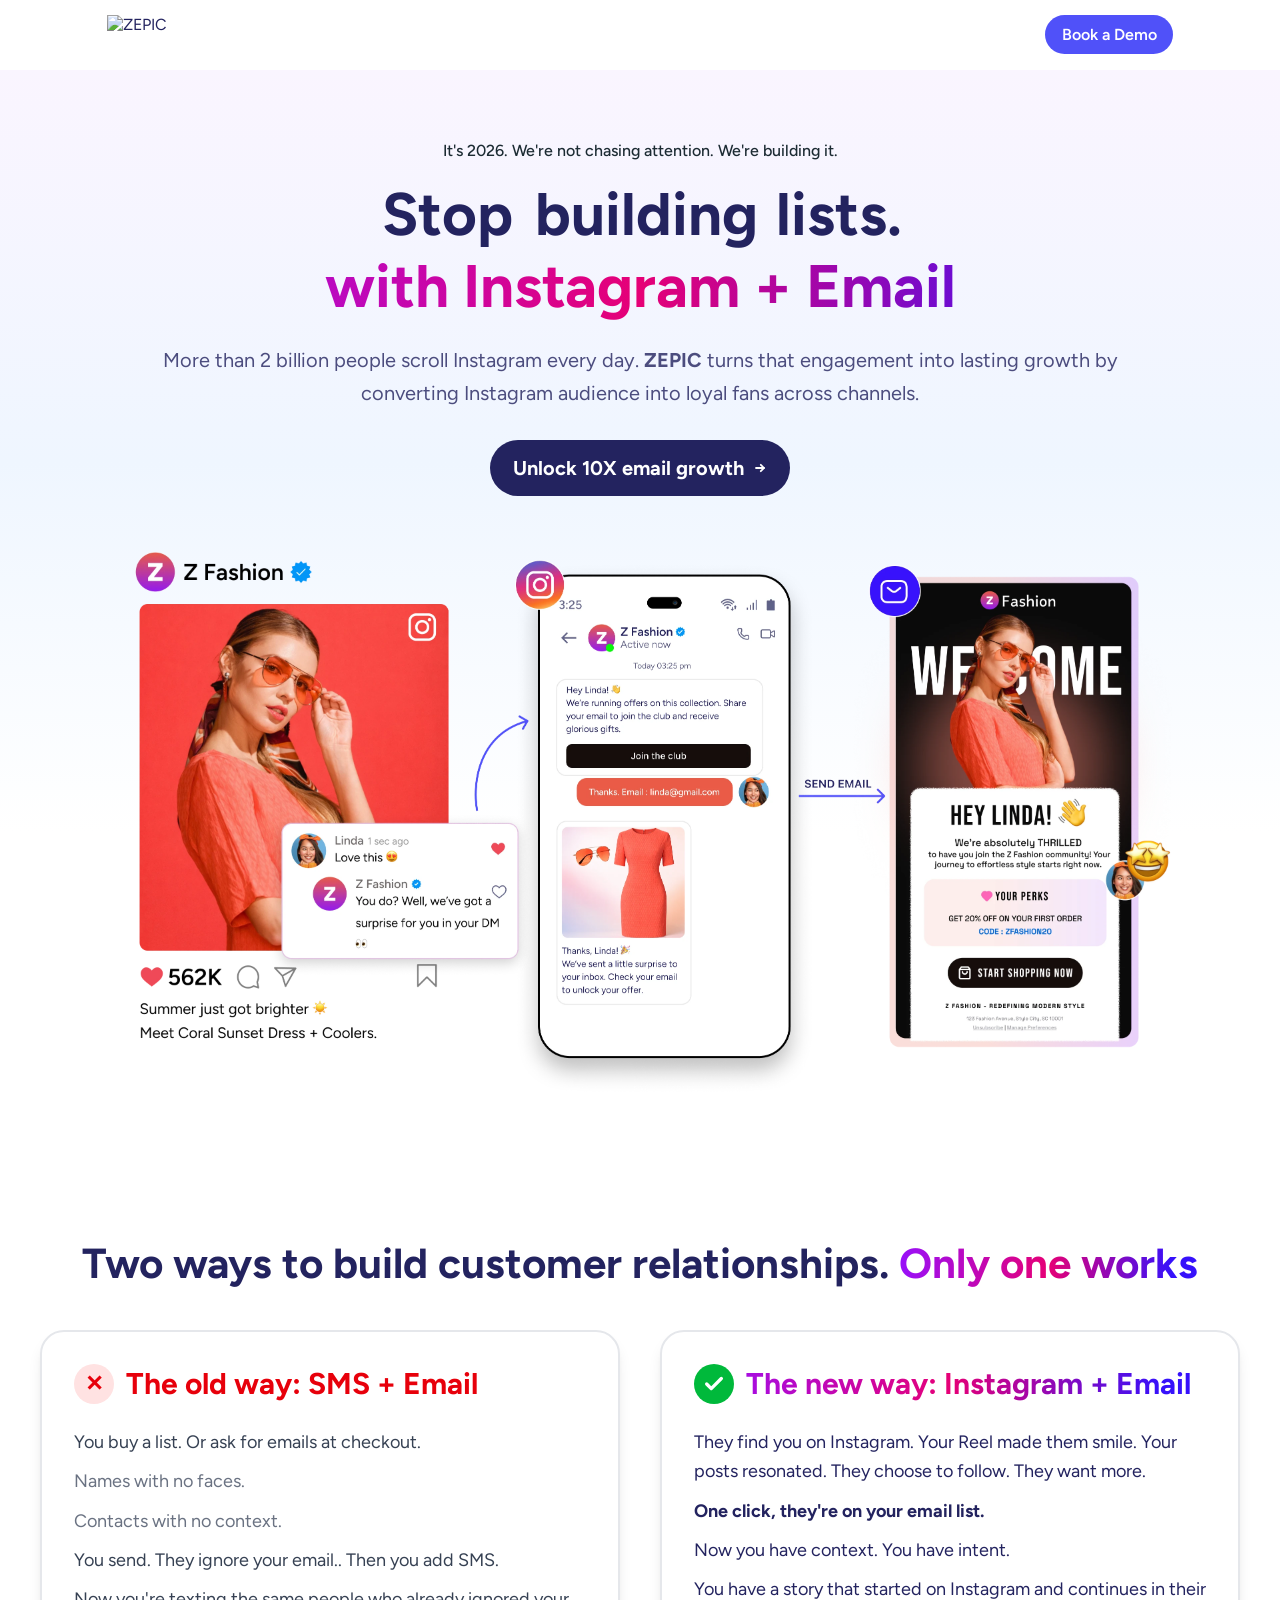
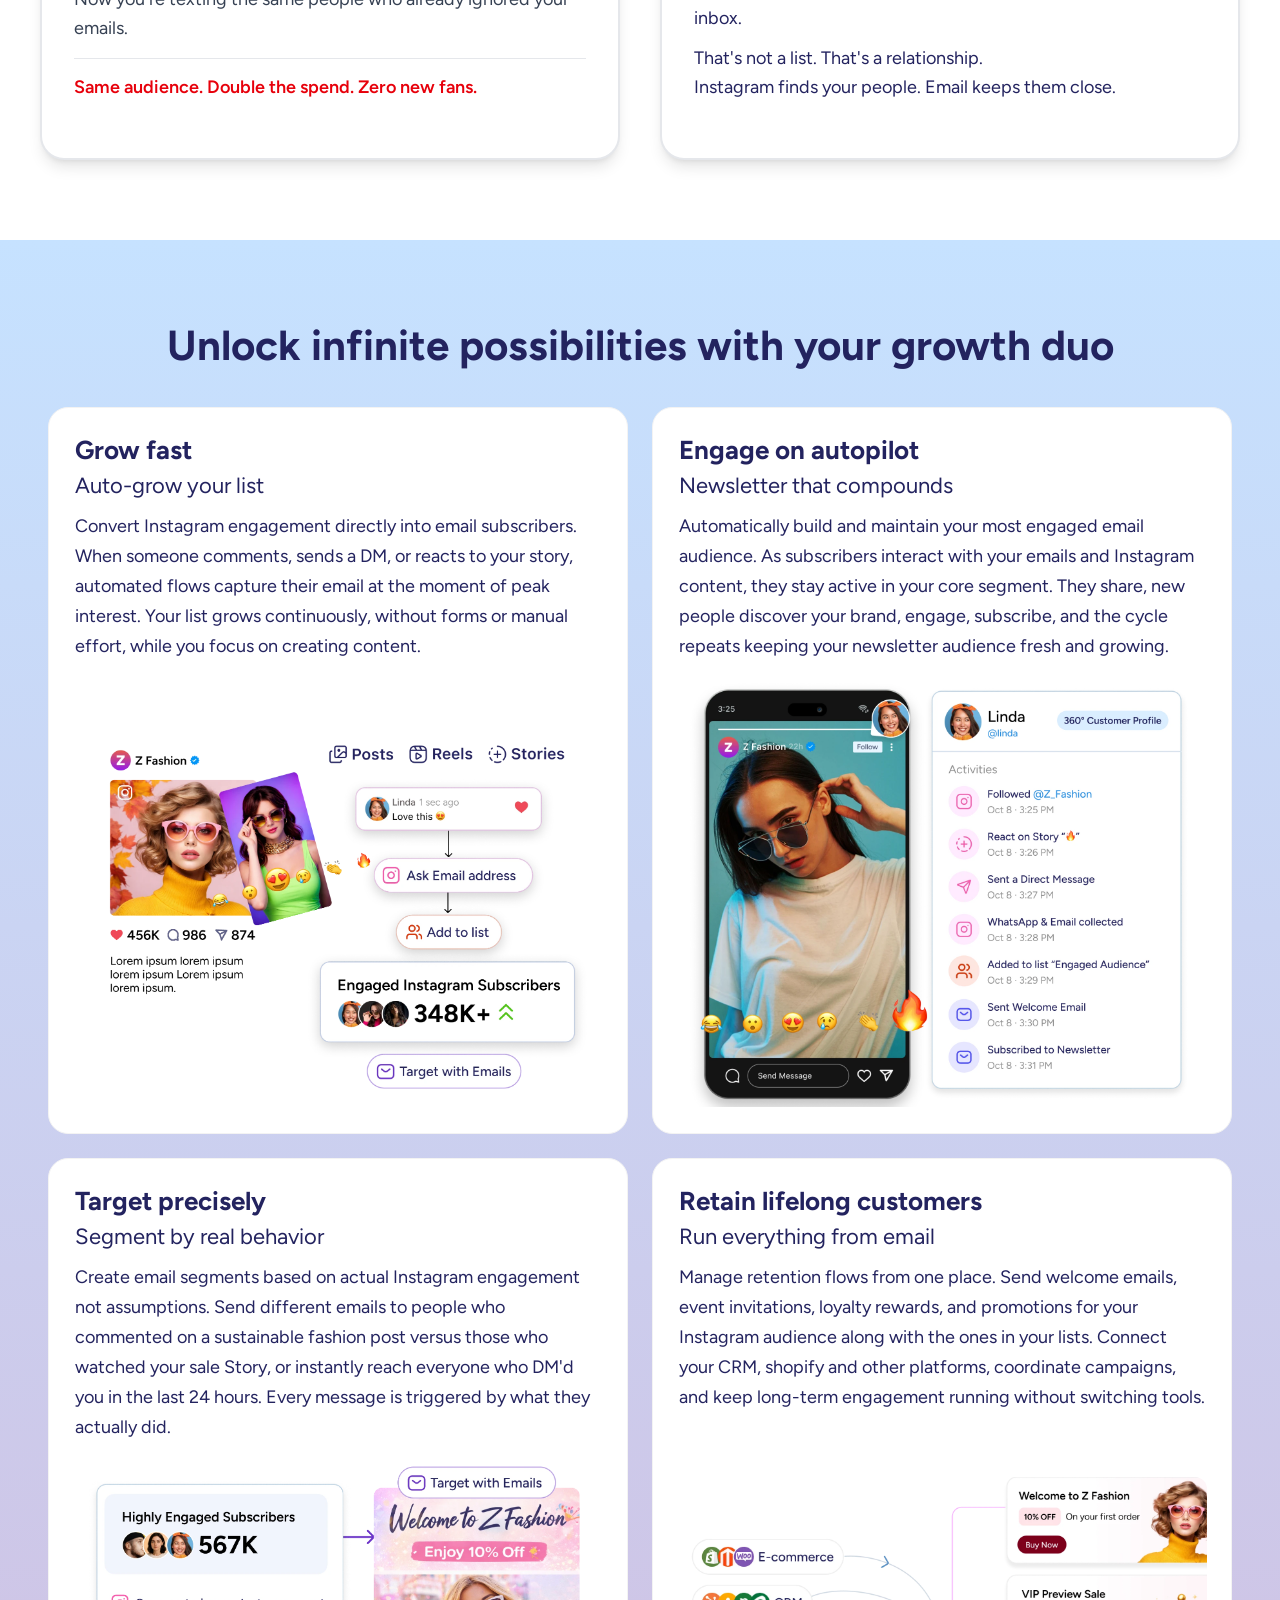
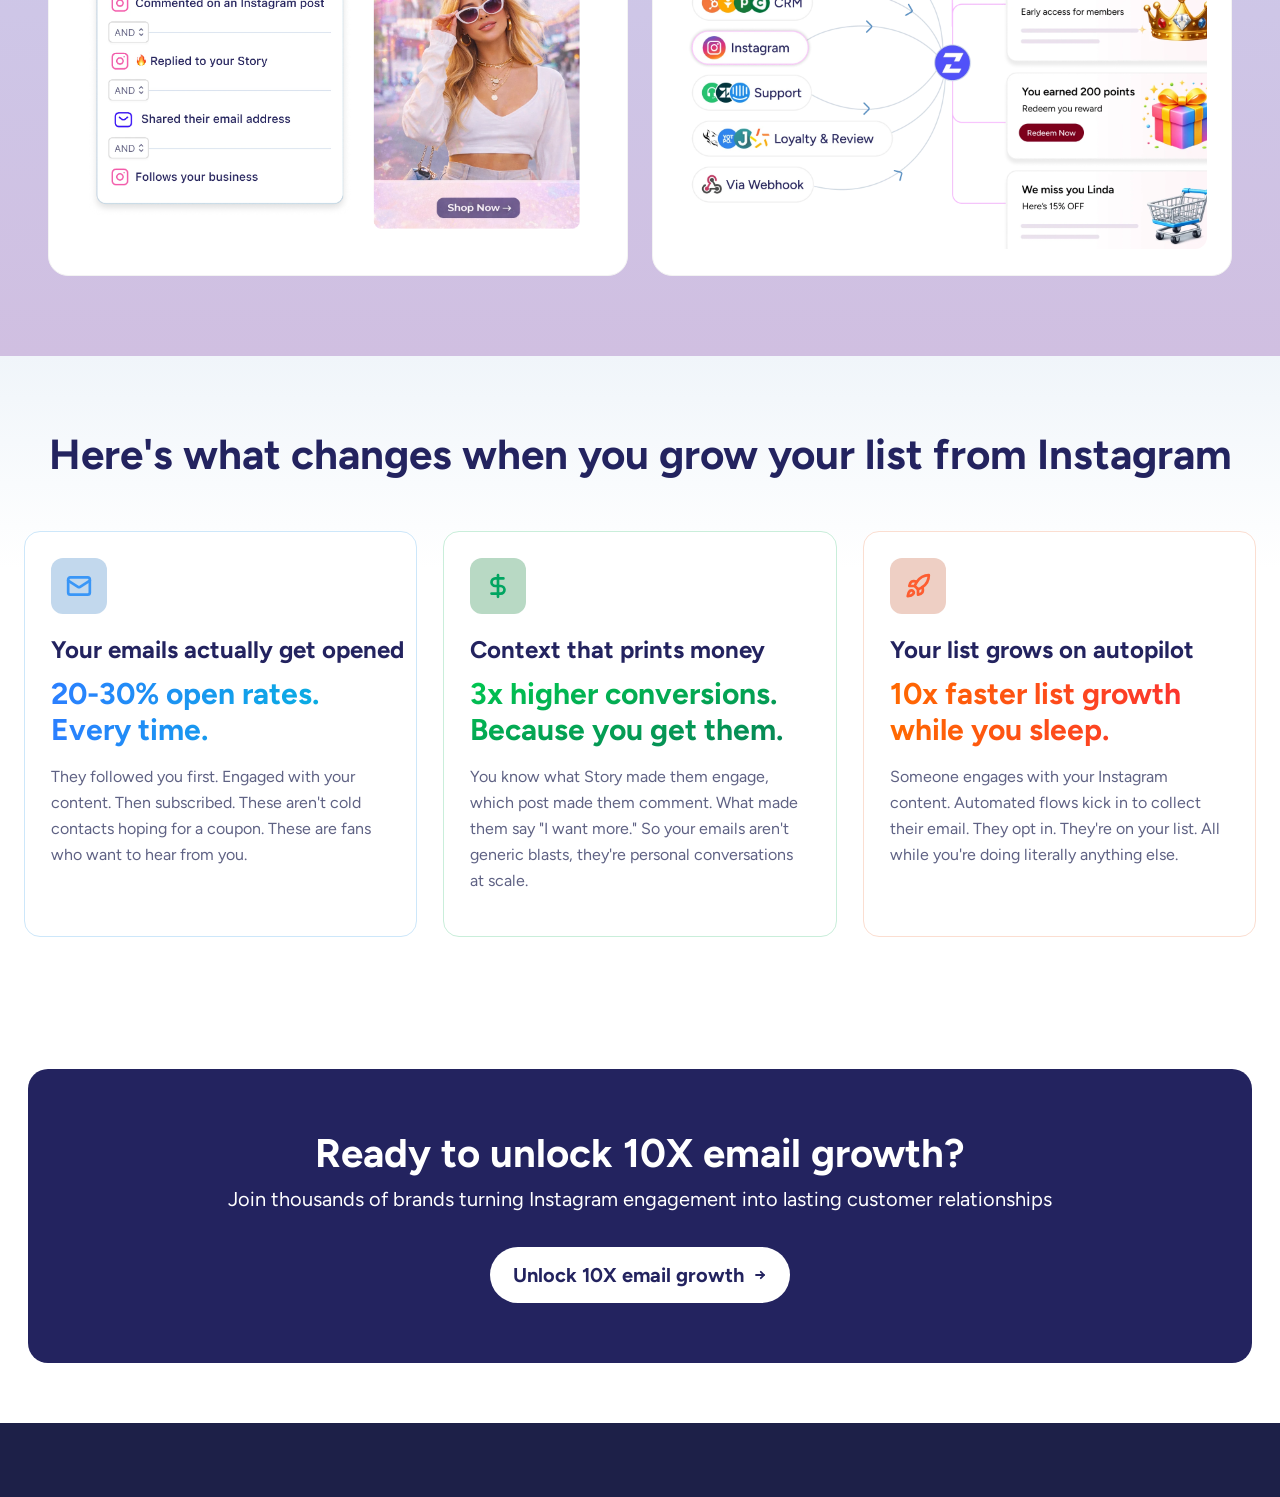
==== index.html @ e09a42d9 "first commit" ====
<!doctype html>
<html lang="en">
  <head>
    <meta charset="UTF-8" />
    <meta name="viewport" content="width=device-width, initial-scale=1.0" />
    <title>Campaigns - Instagram + Email</title>
    <link rel="preconnect" href="https://fonts.googleapis.com" />
    <link rel="preconnect" href="https://fonts.gstatic.com" crossorigin />
    <link
      href="https://fonts.googleapis.com/css2?family=Figtree:wght@400;500;600;700;800&display=swap"
      rel="stylesheet"
    />
    <link rel="stylesheet" href="styles.css" />
  </head>
  <body>
    <div class="page" data-node-id="2:3949">
      <header class="site-header" data-node-id="2:3993">
        <div class="header-inner" data-node-id="50:360">
          <div class="logo" data-node-id="50:359" aria-label="ZEPIC Logo">
            <img
              src="https://www.figma.com/api/mcp/asset/d8aff599-9481-4d89-8798-c333249b2509"
              alt="ZEPIC"
              class="logo-image"
            />
          </div>
          <a class="btn btn-demo" href="https://www.zepic.com/book-a-demo" data-node-id="2:4042">Book a Demo</a>
        </div>
      </header>

      <main>
        <section class="hero-bg" data-node-id="2:5718">
          <div class="hero" data-node-id="50:381">
            <p class="eyebrow" data-node-id="2:3964">It's 2026. We're not chasing attention. We're building it.</p>
            <h1 class="hero-title" data-node-id="50:361">
              <span class="hero-title-line hero-title-animated" data-node-id="2:3956" aria-label="Stop building lists. Start building fans">
                <span class="flip-word" data-words="Stop,Start" aria-hidden="true"></span>
                <span class="static-word">building</span>
                <span class="flip-word" data-words="lists.,fans" aria-hidden="true"></span>
              </span>
              <span class="hero-title-line gradient-text" data-node-id="2:5671">with Instagram + Email</span>
            </h1>
            <p class="hero-subtitle" data-node-id="2:5673">
              More than 2 billion people scroll Instagram every day. <strong>ZEPIC</strong> turns that engagement into lasting growth by
              converting Instagram audience into loyal fans across channels.
            </p>
            <a class="btn btn-primary" href="https://www.zepic.com/book-a-demo" data-node-id="2:5675">
              <span class="btn-label">Unlock 10X email growth</span>
              <span class="btn-arrow" aria-hidden="true">
                <svg viewBox="0 0 20 20" focusable="false" aria-hidden="true">
                  <path d="M5 10H15"></path>
                  <path d="M11 6L15 10L11 14"></path>
                </svg>
              </span>
            </a>

            <div class="hero-media" data-node-id="20:517" aria-label="Campaign visual composition">
              <div class="hero-composite" data-layer-name="Hero Composite">
                <img
                  src="images/hero_image_3x.webp"
                  alt="Hero campaign visual"
                  loading="eager"
                />
              </div>
            </div>
          </div>
        </section>

        <section class="comparison" data-node-id="50:380">
          <h2 data-node-id="2:5721">Two ways to build customer relationships. <span class="gradient-text">Only one works</span></h2>
          <div class="comparison-grid" data-node-id="3:5778">
            <article class="compare-card old-way" data-node-id="2:5725">
              <h3 data-node-id="2:5734"><span class="status-icon status-old" aria-hidden="true">✕</span>The old way: SMS + Email</h3>
              <p data-node-id="2:5737">You buy a list. Or ask for emails at checkout.</p>
              <p data-node-id="2:5739">Names with no faces.</p>
              <p data-node-id="2:5741">Contacts with no context.</p>
              <p data-node-id="2:5745">You send. They ignore your email.. Then you add SMS.</p>
              <p data-node-id="2:5747">Now you're texting the same people who already ignored your emails.</p>
              <p class="final-line" data-node-id="2:5749">Same audience. Double the spend. Zero new fans.</p>
            </article>

            <article class="compare-card new-way" data-node-id="2:5750">
              <h3 data-node-id="2:5759" class="gradient-text">
                <span class="status-icon status-new" aria-hidden="true">
                  <svg class="status-icon-svg" viewBox="0 0 24 24" focusable="false" aria-hidden="true">
                    <path d="M20 6L9 17L4 12" />
                  </svg>
                </span>
                The new way: Instagram + Email
              </h3>
              <p data-node-id="2:5762">They find you on Instagram. Your Reel made them smile. Your posts resonated. They choose to follow. They want more.</p>
              <p data-node-id="2:5764"><strong>One click, they're on your email list.</strong></p>
              <p data-node-id="2:5766">Now you have context. You have intent.</p>
              <p data-node-id="2:5768">You have a story that started on Instagram and continues in their inbox.</p>
              <p data-node-id="31:89">That's not a list. That's a relationship.<br />Instagram finds your people. Email keeps them close.</p>
            </article>
          </div>
        </section>

        <section class="growth-duo" data-node-id="51:353">
          <div class="growth-inner" data-node-id="50:540">
            <h2 data-node-id="5:5785">Unlock infinite possibilities with your growth duo</h2>

            <div class="bento-grid" data-node-id="50:539">
              <article class="bento-card" data-node-id="10:2045">
                <h3 data-node-id="11:2073">Grow fast</h3>
                <h4 data-node-id="36:92">Auto-grow your list</h4>
                <p data-node-id="11:2074">
                  Convert Instagram engagement directly into email subscribers. When someone comments, sends a DM, or reacts to your
                  story, automated flows capture their email at the moment of peak interest. Your list grows continuously, without forms
                  or manual effort, while you focus on creating content.
                </p>
                <div class="media-lg media-grow" data-layer-name="Grow_fast_ Image">
                  <img
                    src="images/grow_fast_image_3x.webp"
                    alt="Grow fast visual"
                    loading="eager"
                    onerror="this.onerror=null;this.src='https://www.figma.com/api/mcp/asset/c5fd2b84-475d-4464-96ce-f520b119d2a2';"
                  />
                </div>
              </article>

              <article class="bento-card" data-node-id="11:2084">
                <h3 data-node-id="50:504">Engage on autopilot</h3>
                <h4 data-node-id="50:505">Newsletter that compounds</h4>
                <p data-node-id="50:506">
                  Automatically build and maintain your most engaged email audience. As subscribers interact with your emails and
                  Instagram content, they stay active in your core segment. They share, new people discover your brand, engage,
                  subscribe, and the cycle repeats keeping your newsletter audience fresh and growing.
                </p>
                <div class="media-lg media-engage" data-layer-name="Engage_on_autopilot_Image">
                  <img
                    src="images/engage_on_autopilot_image_3x.webp"
                    alt="Engage on autopilot visual"
                    loading="eager"
                    onerror="this.onerror=null;this.src='https://www.figma.com/api/mcp/asset/75d94939-ca85-4c17-8946-f8e6eee1fe14';"
                  />
                </div>
              </article>

              <article class="bento-card" data-node-id="11:2063">
                <h3 data-node-id="37:96">Target precisely</h3>
                <h4 data-node-id="37:97">Segment by real behavior</h4>
                <p data-node-id="37:98">
                  Create email segments based on actual Instagram engagement not assumptions. Send different emails to people who
                  commented on a sustainable fashion post versus those who watched your sale Story, or instantly reach everyone who DM'd
                  you in the last 24 hours. Every message is triggered by what they actually did.
                </p>
                <div class="media-lg media-target" data-layer-name="Target_precisely_Image">
                  <img
                    src="images/target_precisely_image_3x.webp"
                    alt="Target precisely visual"
                    loading="eager"
                    onerror="this.onerror=null;this.src='https://www.figma.com/api/mcp/asset/b67d96ae-040d-40a9-b2b5-39f82d8588d3';"
                  />
                </div>
              </article>

              <article class="bento-card" data-node-id="11:2062">
                <h3 data-node-id="37:89">Retain lifelong customers</h3>
                <h4 data-node-id="37:90">Run everything from email</h4>
                <p data-node-id="37:91">
                  Manage retention flows from one place. Send welcome emails, event invitations, loyalty rewards, and promotions for your
                  Instagram audience along with the ones in your lists. Connect your CRM, shopify and other platforms, coordinate
                  campaigns, and keep long-term engagement running without switching tools.
                </p>
                <div class="media-lg media-retain" data-layer-name="Retain_lifelong_customers_Image">
                  <img
                    src="images/retain_lifelong_customers_image_3x.webp"
                    alt="Retain lifelong customers visual"
                    loading="eager"
                    onerror="this.onerror=null;this.src='https://www.figma.com/api/mcp/asset/fec6ee3a-7398-4c18-99a3-ce6a8ad3f62d';"
                  />
                </div>
              </article>
            </div>
          </div>
        </section>

        <section class="outcomes" data-node-id="51:307">
          <div class="outcomes-inner" data-node-id="51:308">
            <h2 data-node-id="51:309">Here's what changes when you grow your list from Instagram</h2>

            <div class="outcomes-grid" data-node-id="51:310">
              <article class="outcome-card card-blue" data-node-id="51:311">
                <div class="outcome-icon icon-blue" aria-hidden="true">
                  <svg class="outcome-icon-svg" xmlns="http://www.w3.org/2000/svg" viewBox="0 0 26 26" fill="none" focusable="false" aria-hidden="true">
                    <path d="M21.6667 4.33337H4.33341C3.1368 4.33337 2.16675 5.30342 2.16675 6.50004V19.5C2.16675 20.6967 3.1368 21.6667 4.33341 21.6667H21.6667C22.8634 21.6667 23.8334 20.6967 23.8334 19.5V6.50004C23.8334 5.30342 22.8634 4.33337 21.6667 4.33337Z" stroke="#3996F7" stroke-width="2.66667" stroke-linecap="round" stroke-linejoin="round"/>
                    <path d="M23.8334 7.58337L14.1159 13.7584C13.7815 13.9679 13.3948 14.0791 13.0001 14.0791C12.6054 14.0791 12.2187 13.9679 11.8842 13.7584L2.16675 7.58337" stroke="#3996F7" stroke-width="2.66667" stroke-linecap="round" stroke-linejoin="round"/>
                  </svg>
                </div>
                <h3 class="no-wrap-title" data-node-id="51:318">Your emails actually get opened</h3>
                <p class="kpi kpi-blue" data-node-id="51:320">20-30% open rates. Every time.</p>
                <p data-node-id="51:321">
                  They followed you first. Engaged with your content. Then subscribed. These aren't cold contacts hoping for a coupon.
                  These are fans who want to hear from you.
                </p>
              </article>

              <article class="outcome-card card-green" data-node-id="51:322">
                <div class="outcome-icon icon-green" aria-hidden="true">
                  <svg class="outcome-icon-svg" xmlns="http://www.w3.org/2000/svg" viewBox="0 0 26 26" fill="none" focusable="false" aria-hidden="true">
                    <path d="M13 2.16663V23.8333" stroke="#01A561" stroke-width="2.66667" stroke-linecap="round" stroke-linejoin="round"/>
                    <path d="M18.4167 5.41663H10.2917C9.28605 5.41663 8.32163 5.8161 7.61055 6.52718C6.89948 7.23826 6.5 8.20268 6.5 9.20829C6.5 10.2139 6.89948 11.1783 7.61055 11.8894C8.32163 12.6005 9.28605 13 10.2917 13H15.7083C16.7139 13 17.6784 13.3994 18.3894 14.1105C19.1005 14.8216 19.5 15.786 19.5 16.7916C19.5 17.7972 19.1005 18.7617 18.3894 19.4727C17.6784 20.1838 16.7139 20.5833 15.7083 20.5833H6.5" stroke="#01A561" stroke-width="2.66667" stroke-linecap="round" stroke-linejoin="round"/>
                  </svg>
                </div>
                <h3 data-node-id="51:329">Context that prints money</h3>
                <p class="kpi kpi-green" data-node-id="51:331">3x higher conversions. Because you get them.</p>
                <p data-node-id="51:332">
                  You know what Story made them engage, which post made them comment. What made them say "I want more." So your emails
                  aren't generic blasts, they're personal conversations at scale.
                </p>
              </article>

              <article class="outcome-card card-orange" data-node-id="51:333">
                <div class="outcome-icon icon-orange" aria-hidden="true">
                  <svg class="outcome-icon-svg" xmlns="http://www.w3.org/2000/svg" viewBox="0 0 26 26" fill="none" focusable="false" aria-hidden="true">
                    <path d="M4.87492 17.875C3.24992 19.24 2.70825 23.2916 2.70825 23.2916C2.70825 23.2916 6.75992 22.75 8.12492 21.125C8.89408 20.215 8.88325 18.8175 8.02742 17.9725C7.60633 17.5706 7.05165 17.3383 6.46983 17.3203C5.88801 17.3023 5.32003 17.4999 4.87492 17.875Z" stroke="#FD5D31" stroke-width="2.66667" stroke-linecap="round" stroke-linejoin="round"/>
                    <path d="M13 16.25L9.75 13C10.3265 11.5044 11.0524 10.0707 11.9167 8.72082C13.1789 6.70255 14.9366 5.04079 17.0224 3.89358C19.1082 2.74638 21.4529 2.15189 23.8333 2.16665C23.8333 5.11332 22.9883 10.2917 17.3333 14.0833C15.965 14.9486 14.5133 15.6745 13 16.25Z" stroke="#FD5D31" stroke-width="2.66667" stroke-linecap="round" stroke-linejoin="round"/>
                    <path d="M9.74992 12.9999H4.33325C4.33325 12.9999 4.92909 9.71744 6.49992 8.66661C8.25492 7.49661 11.9166 8.66661 11.9166 8.66661" stroke="#FD5D31" stroke-width="2.66667" stroke-linecap="round" stroke-linejoin="round"/>
                    <path d="M13 16.25V21.6667C13 21.6667 16.2825 21.0709 17.3333 19.5C18.5033 17.745 17.3333 14.0834 17.3333 14.0834" stroke="#FD5D31" stroke-width="2.66667" stroke-linecap="round" stroke-linejoin="round"/>
                  </svg>
                </div>
                <h3 data-node-id="51:342">Your list grows on autopilot</h3>
                <p class="kpi kpi-orange" data-node-id="51:344">10x faster list growth while you sleep.</p>
                <p data-node-id="51:345">
                  Someone engages with your Instagram content. Automated flows kick in to collect their email. They opt in. They're on your
                  list. All while you're doing literally anything else.
                </p>
              </article>
            </div>
          </div>
        </section>

        <section class="cta-wrapper">
          <div class="bottom-cta" data-node-id="6:6589">
            <h2 data-node-id="6:6611">Ready to unlock 10X email growth?</h2>
            <p data-node-id="6:6612">Join thousands of brands turning Instagram engagement into lasting customer relationships</p>
            <a class="btn btn-white" href="https://www.zepic.com/book-a-demo" data-node-id="6:6621">
              <span class="btn-label">Unlock 10X email growth</span>
              <span class="btn-arrow" aria-hidden="true">
                <svg viewBox="0 0 20 20" focusable="false" aria-hidden="true">
                  <path d="M5 10H15"></path>
                  <path d="M11 6L15 10L11 14"></path>
                </svg>
              </span>
            </a>
          </div>
        </section>
      </main>

      <footer class="site-footer" data-node-id="7:6646">
        <div class="visually-hidden">
          Privacy | Legal | All Rights Reserved by ZEPIC. Compliance badges and social links.
        </div>
      </footer>
    </div>

    <script src="script.js"></script>
  </body>
</html>
---- styles.css ----
:root {
  --font-main: "Figtree", sans-serif;
  --color-primary: #23235f;
  --color-secondary: #5f6187;
  --color-cta: #5051f9;
  --color-border: #e5e7eb;
  --color-bg: #ffffff;
  --hero-gradient: linear-gradient(222.51deg, #faf5ff 25.279%, #eff6ff 41.12%, #ffffff 49.041%);
  --accent-gradient: linear-gradient(90deg, #9810fa 0%, #e60076 50%, #3611fb 91.346%);
  --duo-gradient: linear-gradient(180deg, #c6e2ff 0%, #d0bfe1 100%);
  --outcome-gradient: linear-gradient(180deg, #f0f5fa 0%, #ffffff 32.614%);
  --shadow-card: 0 10px 15px -3px rgba(0, 0, 0, 0.1), 0 4px 6px -4px rgba(0, 0, 0, 0.1);
  --img-hero-left: url("https://www.figma.com/api/mcp/asset/9aef2fcf-eb3b-4d6d-b265-67f463e89672");
  --img-hero-phone: url("https://www.figma.com/api/mcp/asset/51e4739f-f56b-4be8-9e9a-6d1fcb24dcdf");
  --img-hero-right: url("https://www.figma.com/api/mcp/asset/3dc02f62-0757-4b58-897a-976bc03cc80c");
  --img-media-grow: url("https://www.figma.com/api/mcp/asset/c5fd2b84-475d-4464-96ce-f520b119d2a2");
  --img-media-engage: url("https://www.figma.com/api/mcp/asset/75d94939-ca85-4c17-8946-f8e6eee1fe14");
  --img-media-target: url("https://www.figma.com/api/mcp/asset/b67d96ae-040d-40a9-b2b5-39f82d8588d3");
  --img-media-retain: url("https://www.figma.com/api/mcp/asset/fec6ee3a-7398-4c18-99a3-ce6a8ad3f62d");
  --img-footer: url("https://www.figma.com/api/mcp/asset/c1a275b8-55f7-42f8-85ef-75048bb3e338");
}

* {
  box-sizing: border-box;
}

html,
body {
  margin: 0;
  padding: 0;
  font-family: var(--font-main);
  color: var(--color-primary);
  background: var(--color-bg);
}

body {
  overflow-x: hidden;
  padding-top: 70px;
}

.page {
  width: 100%;
}

.gradient-text {
  background: var(--accent-gradient);
  -webkit-background-clip: text;
  background-clip: text;
  color: transparent;
}

.site-header {
  position: fixed;
  top: 0;
  left: 0;
  right: 0;
  z-index: 1200;
  height: 70px;
  background: rgba(255, 255, 255, 0.8);
  backdrop-filter: saturate(160%) blur(14px);
  -webkit-backdrop-filter: saturate(160%) blur(14px);
  display: flex;
  align-items: center;
  justify-content: center;
  border-bottom: 1px solid rgba(255, 255, 255, 0.45);
  transform: translateY(0);
  opacity: 1;
  transition: transform 0.32s cubic-bezier(0.22, 1, 0.36, 1), opacity 0.24s ease, box-shadow 0.24s ease;
}

.site-header.is-scrolled {
  box-shadow: 0 10px 26px rgba(15, 23, 42, 0.1);
}

.site-header.is-hidden {
  transform: translateY(-100%);
  opacity: 0.98;
}

.header-inner {
  width: min(1228px, calc(100% - 214px));
  height: 40px;
  display: flex;
  align-items: center;
  justify-content: space-between;
}

.logo {
  display: flex;
  align-items: center;
}

.logo-image {
  width: 132px;
  height: 40px;
  object-fit: contain;
  display: block;
}

.btn {
  border: 0;
  cursor: pointer;
  font-family: var(--font-main);
  text-decoration: none;
  display: inline-flex;
  align-items: center;
  justify-content: center;
  gap: 8px;
  transition: background-color 0.22s ease, color 0.22s ease, box-shadow 0.22s ease, transform 0.22s ease;
}

.btn-label {
  white-space: nowrap;
}

.btn-arrow {
  width: auto;
  height: auto;
  display: inline-flex;
  align-items: center;
  justify-content: center;
  transition: transform 0.22s ease;
}

.btn-arrow svg {
  width: 16px;
  height: 16px;
}

.btn-arrow path {
  fill: none;
  stroke: currentColor;
  stroke-width: 2.2;
  stroke-linecap: round;
  stroke-linejoin: round;
}

.btn:focus-visible {
  outline: 2px solid #0f62fe;
  outline-offset: 2px;
}

.btn-demo {
  min-width: 128px;
  height: 39px;
  border-radius: 9999px;
  background: var(--color-cta);
  color: #fff;
  font-size: 16px;
  font-weight: 600;
  line-height: 40px;
  padding: 0 16px;
}

.btn-demo:hover {
  background: #3e40f1;
  box-shadow: 0 6px 14px rgba(80, 81, 249, 0.28);
  transform: translateY(-1px);
}

.hero-bg {
  background: linear-gradient(180deg, #faf5ff 0%, #eff6ff 36%, #ffffff 70%, #ffffff 100%);
  padding: 71px 24px 50px;
}

.hero {
  max-width: 1121px;
  margin: 0 auto;
  text-align: center;
}

.eyebrow {
  margin: 0;
  font-size: 16px;
  font-weight: 500;
  line-height: normal;
  color: #1c2b33;
}

.hero-title {
  margin: 18px 0 0;
  display: flex;
  flex-direction: column;
  gap: 0;
  padding-bottom: 2px;
}

.hero-title-line {
  font-size: 60px;
  font-weight: 700;
  line-height: normal;
}

/* ── FlipWords animated hero title ───────────────────── */
.hero-title-animated {
  display: inline-flex;
  align-items: baseline;
  justify-content: center;
  gap: 0.3em;
  /* prevent the exiting word from widening the page */
  overflow: clip;
  overflow-clip-margin: 80px;
}

.static-word {
  white-space: nowrap;
  display: inline-block;
}

/* Container — JS sets min-width in em so it scales with breakpoint font-size */
.flip-word {
  display: inline-block;
  position: relative;
  white-space: nowrap;
  vertical-align: baseline;
}

/* All word slots are absolute by default (invisible) */
.fw-word {
  position: absolute;
  left: 0;
  top: 0;
  white-space: nowrap;
  display: inline-flex;
  opacity: 0;
  pointer-events: none;
}

/* Current (active) word participates in flow */
.fw-word.fw-current {
  position: relative;
  opacity: 1;
}

/* Exit: float out absolutely so entering word owns the space */
.fw-word.fw-exit {
  position: absolute !important;
  animation: fwWordOut 0.45s cubic-bezier(0.4, 0, 1, 1) forwards;
}

/* Enter: each letter animates in with stagger via inline delay */
.fw-word.fw-enter .fw-letter {
  animation: fwLetterIn 0.38s cubic-bezier(0.25, 0.46, 0.45, 0.94) both;
}

.fw-letter {
  display: inline-block;
}

@keyframes fwLetterIn {
  from {
    opacity: 0;
    transform: translateY(10px);
    filter: blur(8px);
  }
  to {
    opacity: 1;
    transform: translateY(0);
    filter: blur(0px);
  }
}

@keyframes fwWordOut {
  from {
    opacity: 1;
    transform: translateY(0) translateX(0) scale(1);
    filter: blur(0px);
  }
  to {
    opacity: 0;
    transform: translateY(-40px) translateX(40px) scale(2);
    filter: blur(8px);
  }
}

.hero-subtitle {
  margin: 20px auto 0;
  max-width: 964px;
  font-size: 20px;
  font-weight: 400;
  line-height: 33px;
  color: var(--color-primary);
  opacity: 0.8;
}

.btn-primary {
  margin-top: 30px;
  width: 300px;
  min-height: 56px;
  border-radius: 9999px;
  background: var(--color-primary);
  color: #fff;
  font-size: 20px;
  font-weight: 700;
  line-height: 28px;
  padding: 14px 20px;
}

.btn-primary:hover {
  background: #1a1a4e;
  box-shadow: 0 10px 18px rgba(35, 35, 95, 0.28);
  transform: translateY(-1px);
}

.btn-primary:hover .btn-arrow {
  transform: translateX(1px);
}

.hero-media {
  margin-top: 40px;
  min-height: auto;
  position: relative;
  display: flex;
  justify-content: center;
}

.hero-composite {
  width: min(100%, 1121px);
  border-radius: 0;
  overflow: visible;
  box-shadow: none;
}

.hero-composite img {
  width: 100%;
  height: auto;
  display: block;
}

.social-card {
  position: absolute;
  left: 59.6px;
  top: 68px;
  width: 308.914px;
  height: 346.667px;
  border-radius: 8px;
  background-image: var(--img-hero-left);
  background-size: cover;
  background-position: center;
  box-shadow: 0 4px 14px rgba(0, 0, 0, 0.18);
}

.phone-card {
  position: absolute;
  left: 460px;
  top: 40.5px;
  width: 248.706px;
  height: 505.052px;
  border-radius: 24px;
  background-image: var(--img-hero-phone);
  background-size: cover;
  background-position: center;
  border: 1px solid rgba(35, 35, 95, 0.2);
  box-shadow: 0 8px 18px rgba(0, 0, 0, 0.15);
}

.email-card {
  position: absolute;
  left: 809.95px;
  top: 40.5px;
  width: 248.71px;
  height: 467.586px;
  border-radius: 10px;
  background-image: var(--img-hero-right);
  background-size: cover;
  background-position: center;
  box-shadow: 0 8px 18px rgba(0, 0, 0, 0.15);
}

.social-card img,
.phone-card img,
.email-card img {
  width: 100%;
  height: 100%;
  display: block;
  object-fit: cover;
  border-radius: inherit;
}

.hero-arrow-label {
  position: absolute;
  left: 724.31px;
  top: 243.63px;
  font-size: 11px;
  line-height: 13px;
  font-weight: 600;
  color: var(--color-primary);
}

.comparison {
  max-width: 1442px;
  margin: 0 auto;
  padding: 80px 24px;
}

.comparison h2 {
  margin: 0;
  text-align: center;
  font-size: 42px;
  font-weight: 700;
  line-height: normal;
}

.comparison-grid {
  margin-top: 41px;
  display: grid;
  grid-template-columns: repeat(2, minmax(0, 580px));
  justify-content: center;
  gap: 40px;
}

.compare-card {
  background: #fff;
  border: 2px solid var(--color-border);
  border-radius: 24px;
  box-shadow: var(--shadow-card);
  padding: 32px;
  min-height: 430px;
  position: relative;
  overflow: hidden;
  width: 100%;
}

.compare-card h3 {
  margin: 0 0 24px;
  font-size: 30px;
  font-weight: 700;
  line-height: 36px;
  display: grid;
  grid-template-columns: 40px minmax(0, 1fr);
  align-items: center;
  column-gap: 12px;
}

.status-icon {
  width: 40px;
  height: 40px;
  border-radius: 50%;
  display: inline-flex;
  align-items: center;
  justify-content: center;
  font-size: 22px;
  font-weight: 700;
  line-height: 1;
  grid-column: 1;
}

.status-old {
  color: #e7000b;
  background: #ffe2e2;
}

.status-new {
  color: #fff;
  background: #00b93b;
}

.status-icon-svg {
  width: 22px;
  height: 22px;
  display: block;
}

.status-icon-svg path {
  fill: none;
  stroke: #fff;
  stroke-width: 3.6;
  stroke-linecap: round;
  stroke-linejoin: round;
}

.old-way h3 {
  color: #e7000b;
}

.compare-card p {
  margin: 0 0 10px;
  font-size: 18px;
  font-weight: 400;
  line-height: 29.25px;
  color: #364153;
}

.old-way p:nth-child(3),
.old-way p:nth-child(4) {
  color: #6a7282;
}

.new-way p {
  color: var(--color-primary);
}

.old-way .final-line {
  margin-top: 14px;
  border-top: 1px solid var(--color-border);
  padding-top: 14px;
  color: #e7000b;
  font-weight: 600;
}

.growth-duo {
  background: var(--duo-gradient);
  padding: 80px 24px;
}

.growth-inner {
  max-width: 1190px;
  margin: 0 auto;
}

.growth-inner h2 {
  margin: 0;
  text-align: center;
  font-size: 42px;
  font-weight: 700;
  line-height: normal;
}

.bento-grid {
  margin-top: 36px;
  display: grid;
  grid-template-columns: repeat(2, minmax(0, 580px));
  justify-content: center;
  gap: 24px;
  align-items: stretch;
}

.bento-card {
  background: #fff;
  border: 1px solid #f3f3f3;
  border-radius: 20px;
  padding: 26px;
  display: flex;
  flex-direction: column;
  align-items: start;
  width: 100%;
  height: 100%;
}

.bento-card h3 {
  margin: 0;
  font-size: 26px;
  font-weight: 700;
  line-height: normal;
}

.bento-card h4 {
  margin: 6px 0 0;
  font-size: 22px;
  font-weight: 400;
  line-height: normal;
}

.bento-card p {
  margin: 12px 0 0;
  font-size: 18px;
  font-weight: 400;
  line-height: 30px;
  color: var(--color-primary);
  min-height: 0;
}

.media-lg {
  margin-top: auto;
  padding-top: 14px;
  border-radius: 12px;
  background-color: transparent;
  overflow: hidden;
  align-self: flex-start;
}

.media-lg img {
  width: 100%;
  height: 100%;
  display: block;
  object-fit: contain;
  object-position: center top;
}

.media-grow {
  width: 528px;
  height: 393px;
}

.media-engage {
  width: 532.5px;
  height: 446px;
  margin-left: -2.25px;
}

.media-target {
  width: 525px;
  height: 407px;
}

.media-retain {
  width: 528px;
  height: 372px;
}

.media-retain img {
  transform: scale(1.44);
  transform-origin: center;
}

.outcomes {
  background: var(--outcome-gradient);
  padding: 72.57px 24px;
}

.outcomes-inner {
  max-width: 1267px;
  margin: 0 auto;
}

.outcomes-inner h2 {
  margin: 0;
  text-align: center;
  font-size: 42px;
  font-weight: 700;
  line-height: normal;
}

.outcomes-grid {
  margin-top: 51px;
  display: grid;
  grid-template-columns: repeat(3, minmax(0, 405px));
  justify-content: center;
  gap: 26px;
}

.outcome-card {
  min-height: 380px;
  border-radius: 16px;
  background: #fff;
  padding: 26px;
}

.outcome-icon {
  width: 56px;
  height: 56px;
  border-radius: 12px;
  display: inline-flex;
  align-items: center;
  justify-content: center;
  margin-bottom: 20px;
  flex-shrink: 0;
}

.outcome-icon-svg {
  width: 26px;
  height: 26px;
}

.icon-blue {
  color: #2b7fff;
  background: #c2d8ed;
}

.icon-green {
  color: #00a550;
  background: #b8d9c4;
}

.icon-orange {
  color: #e86020;
  background: #eecfc4;
}

.card-blue {
  border: 1px solid #cde7fa;
}

.card-green {
  border: 1px solid #c9eeda;
}

.card-orange {
  border: 1px solid #fbded1;
}

.outcome-card h3 {
  margin: 0;
  font-size: 24px;
  font-weight: 700;
  line-height: 32px;
}

.no-wrap-title {
  white-space: nowrap;
}

.kpi {
  margin: 10px 0;
  font-size: 30px;
  font-weight: 700;
  line-height: 36px;
}

.kpi-blue {
  background: linear-gradient(90deg, #2b7fff 0%, #00b8db 100%);
  -webkit-background-clip: text;
  background-clip: text;
  color: transparent;
}

.kpi-green {
  background: linear-gradient(167.639deg, #00c950 0%, #078057 100%);
  -webkit-background-clip: text;
  background-clip: text;
  color: transparent;
}

.kpi-orange {
  background: linear-gradient(90deg, #ff6900 0%, #fb2c36 100%);
  -webkit-background-clip: text;
  background-clip: text;
  color: transparent;
}

.outcome-card p:not(.kpi) {
  font-size: 16px;
  font-weight: 400;
  line-height: 26px;
  color: #5f6284;
}

.cta-wrapper {
  padding: 60px 24px 60px;
}

.bottom-cta {
  max-width: 1224px;
  min-height: 294px;
  margin: 0 auto;
  border-radius: 20px;
  background: var(--color-primary);
  color: #fff;
  display: flex;
  flex-direction: column;
  align-items: center;
  justify-content: center;
  text-align: center;
  padding: 60px 24px;
}

.bottom-cta h2 {
  margin: 0;
  font-size: 40px;
  font-weight: 700;
  line-height: normal;
}

.bottom-cta p {
  margin: 6px 0 0;
  font-size: 20px;
  font-weight: 400;
  line-height: 32px;
}

.btn-white {
  margin-top: 32px;
  width: 300px;
  min-height: 56px;
  border-radius: 9999px;
  background: #fff;
  color: var(--color-primary);
  font-size: 20px;
  font-weight: 700;
  line-height: 28px;
  padding: 14px 20px;
}

.btn-white:hover {
  background: #f5f7ff;
  box-shadow: 0 10px 18px rgba(0, 0, 0, 0.22);
  transform: translateY(-1px);
}

.btn-white:hover .btn-arrow {
  transform: translateX(1px);
}

.site-footer {
  height: 74.27px;
  background: #1d2048;
  background-image: var(--img-footer);
  background-size: cover;
  background-position: center;
  padding: 0;
}

.visually-hidden {
  border: 0;
  clip: rect(0 0 0 0);
  clip-path: inset(50%);
  height: 1px;
  margin: -1px;
  overflow: hidden;
  padding: 0;
  position: absolute;
  width: 1px;
  white-space: nowrap;
}

@media (max-width: 1279px) {
  .header-inner {
    width: calc(100% - 64px);
  }

  .hero-title-line {
    font-size: 46px;
  }

  .hero-media {
    min-height: auto;
  }

  .social-card {
    left: 0;
    top: 102px;
    width: 275px;
    height: 300px;
  }

  .phone-card {
    left: 290px;
    width: 235px;
    height: 475px;
  }

  .email-card {
    left: 545px;
    width: 235px;
    height: 440px;
  }

  .hero-arrow-label {
    left: 530px;
    top: 242px;
  }

  .comparison-grid,
  .bento-grid {
    grid-template-columns: 1fr;
  }

  .compare-card {
    width: min(760px, 100%);
    max-width: 760px;
    margin: 0 auto;
  }

  .bento-card {
    width: min(580px, 100%);
    max-width: 580px;
    margin: 0 auto;
  }

  .bento-grid {
    gap: 22px;
  }

  .media-grow,
  .media-engage,
  .media-target,
  .media-retain {
    margin-left: auto;
    margin-right: auto;
    width: 100%;
    max-width: 100%;
    height: auto;
    aspect-ratio: auto;
  }

  .media-grow {
    max-width: 528px;
    aspect-ratio: 528 / 393;
  }

  .media-engage {
    max-width: 532.5px;
    aspect-ratio: 532.5 / 446;
    margin-left: 0;
  }

  .media-target {
    max-width: 525px;
    aspect-ratio: 525 / 407;
  }

  .media-retain {
    max-width: 528px;
    aspect-ratio: 528 / 372;
  }

  .outcomes-grid {
    grid-template-columns: repeat(2, minmax(0, 405px));
  }
}

@media (max-width: 1023px) {
  .hero-media {
    min-height: auto;
    display: flex;
    flex-direction: column;
    gap: 20px;
  }

  .social-card,
  .phone-card,
  .email-card {
    position: static;
    width: min(580px, 100%);
    margin: 0 auto;
  }

  .social-card {
    height: 320px;
  }

  .phone-card {
    height: 560px;
  }

  .email-card {
    height: 430px;
  }

  .hero-arrow-label {
    position: static;
    margin: 12px auto 0;
    text-align: center;
  }

  .outcomes-grid {
    grid-template-columns: 1fr;
  }

  .media-grow,
  .media-target,
  .media-retain {
    width: 100%;
    max-width: 100%;
    height: auto;
  }

  .media-engage {
    margin-left: 0;
    margin-right: 0;
    width: 100%;
    max-width: 100%;
    height: auto;
  }

  .outcome-card {
    max-width: 640px;
    margin: 0 auto;
  }
}

@media (max-width: 767px) {
  .hero-bg,
  .comparison,
  .growth-duo,
  .outcomes,
  .cta-wrapper {
    padding-left: 16px;
    padding-right: 16px;
  }

  /* Tighter exit animation on small screens so scaled word doesn't scroll */
  @keyframes fwWordOut {
    from {
      opacity: 1;
      transform: translateY(0) translateX(0) scale(1);
      filter: blur(0px);
    }
    to {
      opacity: 0;
      transform: translateY(-20px) translateX(16px) scale(1.4);
      filter: blur(6px);
    }
  }

  .header-inner {
    width: calc(100% - 32px);
  }

  .logo {
    width: 112px;
  }

  .logo-image {
    width: 112px;
    height: 34px;
  }

  .btn-demo {
    min-width: 110px;
    font-size: 14px;
  }

  .hero-title-line {
    font-size: 34px;
  }

  .hero-subtitle {
    font-size: 18px;
    line-height: 28px;
  }

  .hero-media {
    min-height: auto;
    gap: 14px;
  }

  .comparison-grid,
  .bento-grid,
  .outcomes-grid {
    width: 100%;
    gap: 24px;
  }

  .compare-card,
  .bento-card,
  .outcome-card {
    width: 100%;
    max-width: 100%;
  }

  .compare-card {
    min-height: auto;
  }

  .comparison {
    padding-top: 64px;
    padding-bottom: 64px;
  }

  .growth-duo,
  .outcomes,
  .cta-wrapper {
    padding-top: 64px;
    padding-bottom: 64px;
  }

  .btn-primary,
  .btn-white {
    width: min(320px, 100%);
  }

  .comparison h2,
  .growth-inner h2,
  .outcomes-inner h2 {
    font-size: 30px;
  }

  .outcome-icon {
    width: 48px;
    height: 48px;
    border-radius: 10px;
    margin-bottom: 14px;
  }

  .outcome-icon-svg {
    width: 22px;
    height: 22px;
  }

  .bento-card p {
    min-height: 0;
  }

  .compare-card h3 {
    font-size: 26px;
    line-height: 32px;
    margin-bottom: 18px;
    grid-template-columns: 34px minmax(0, 1fr);
  }

  .status-icon {
    width: 34px;
    height: 34px;
    font-size: 18px;
  }

  .status-icon-svg {
    width: 19px;
    height: 19px;
  }

  .bottom-cta h2 {
    font-size: 30px;
  }

  .bottom-cta p {
    font-size: 18px;
    line-height: 28px;
  }

  .site-footer {
    background-position: right;
  }
}

@media (max-width: 479px) {
  .comparison-grid,
  .bento-grid,
  .outcomes-grid {
    gap: 20px;
  }

  .hero-title-line {
    font-size: 32px;
  }

  .compare-card,
  .bento-card,
  .outcome-card {
    padding: 20px;
  }

  .kpi {
    font-size: 28px;
    line-height: 34px;
  }
}
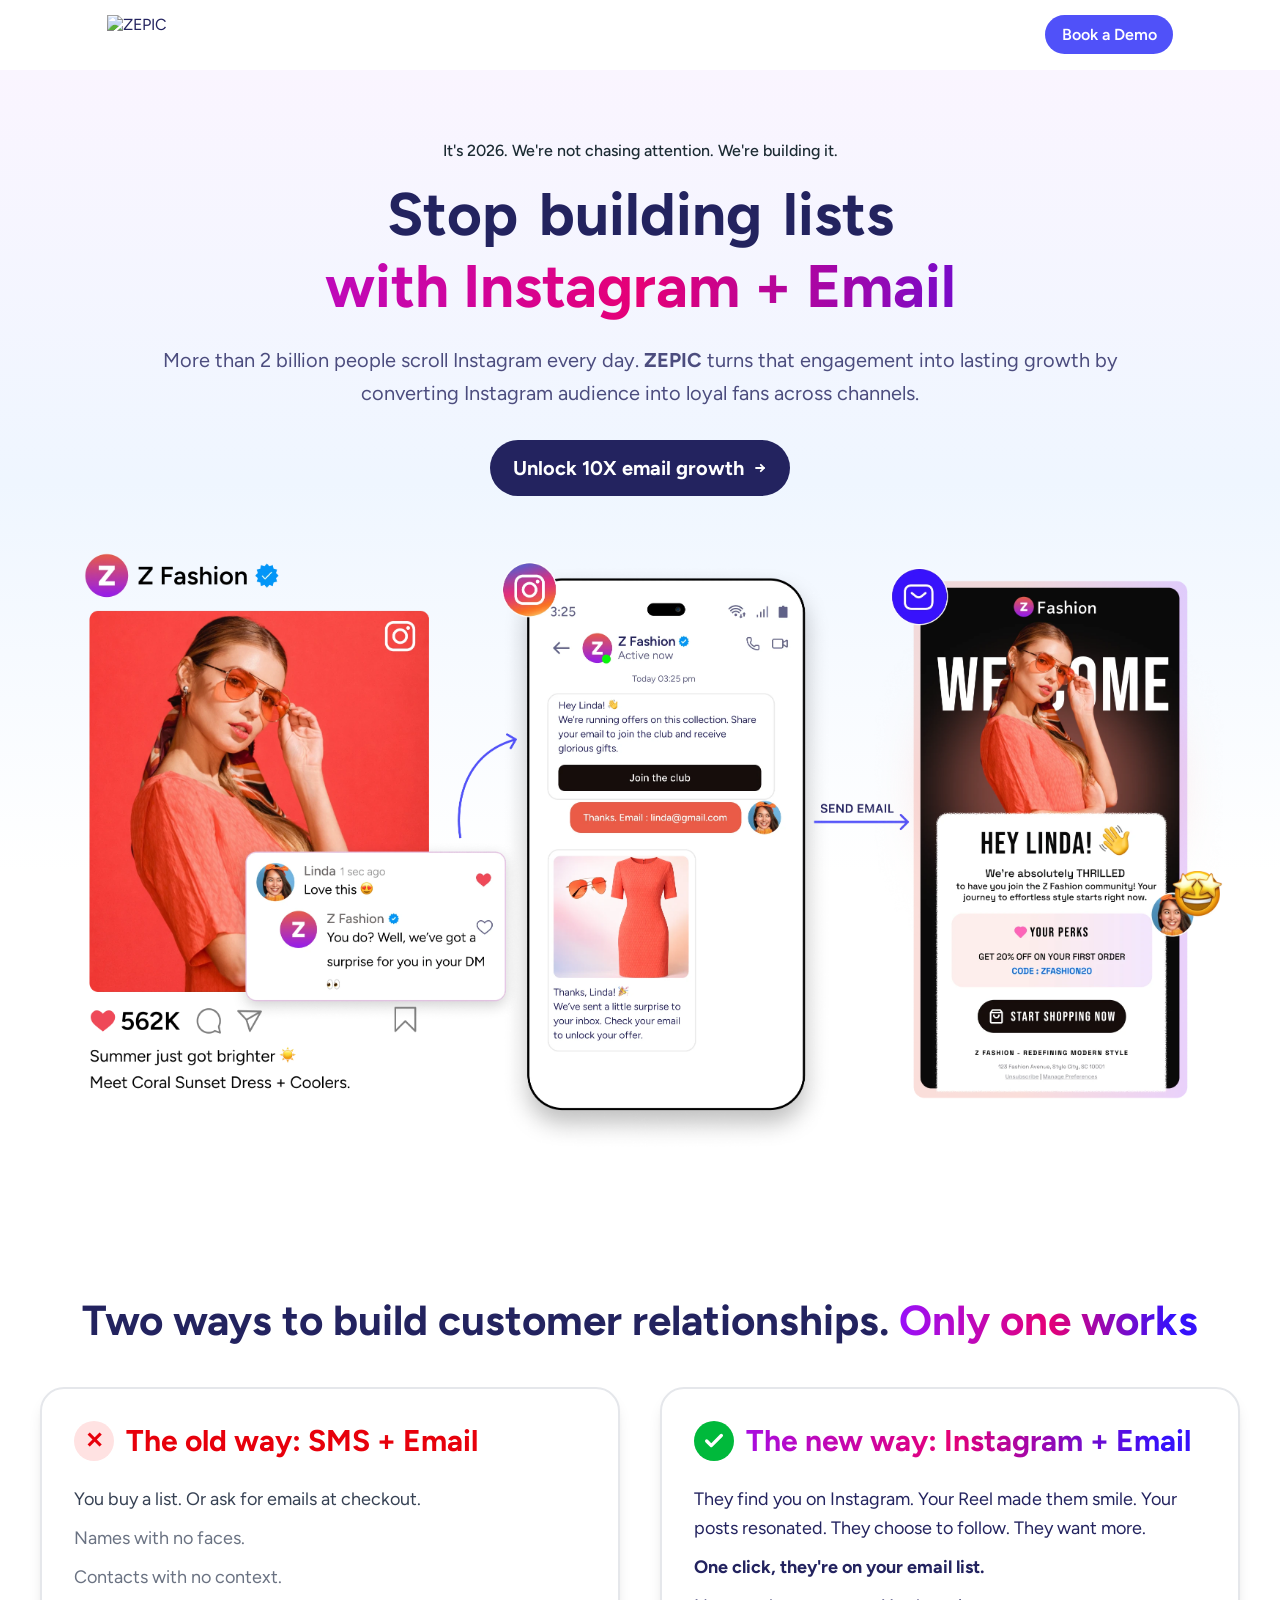
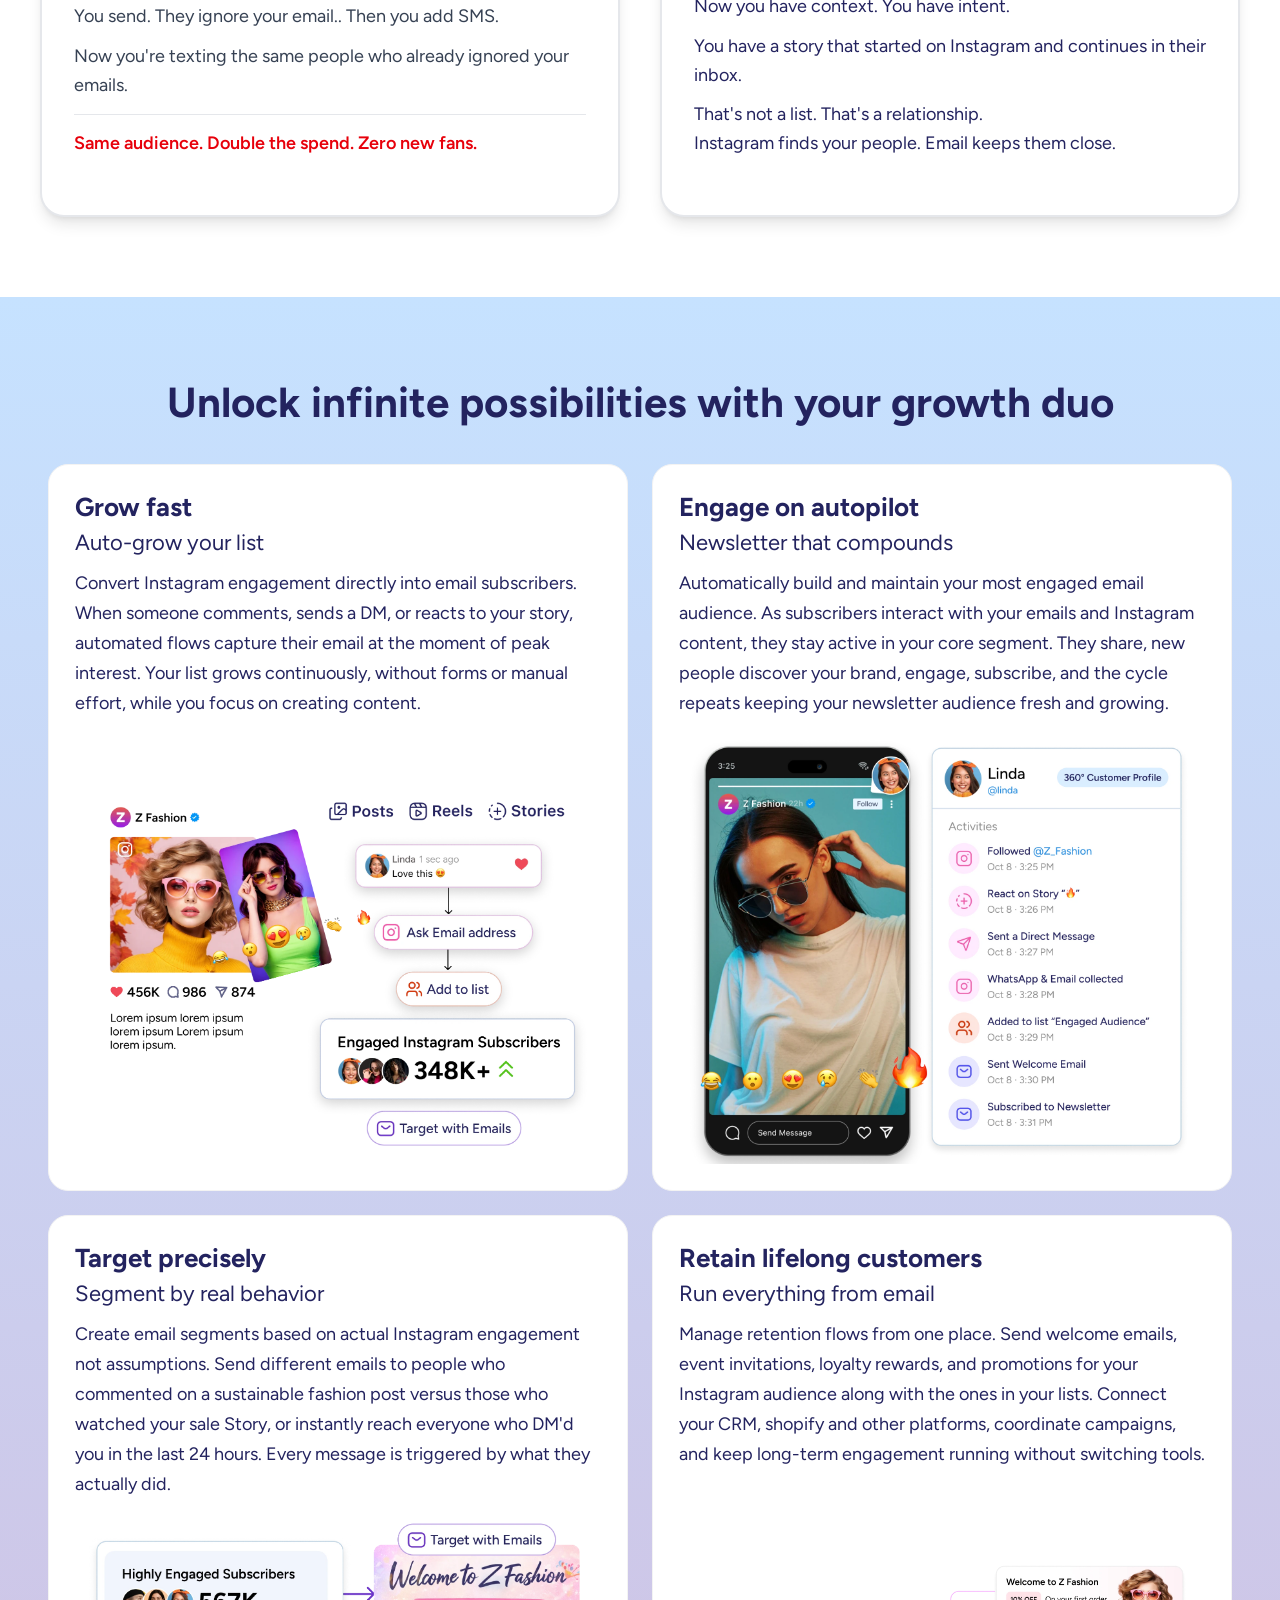
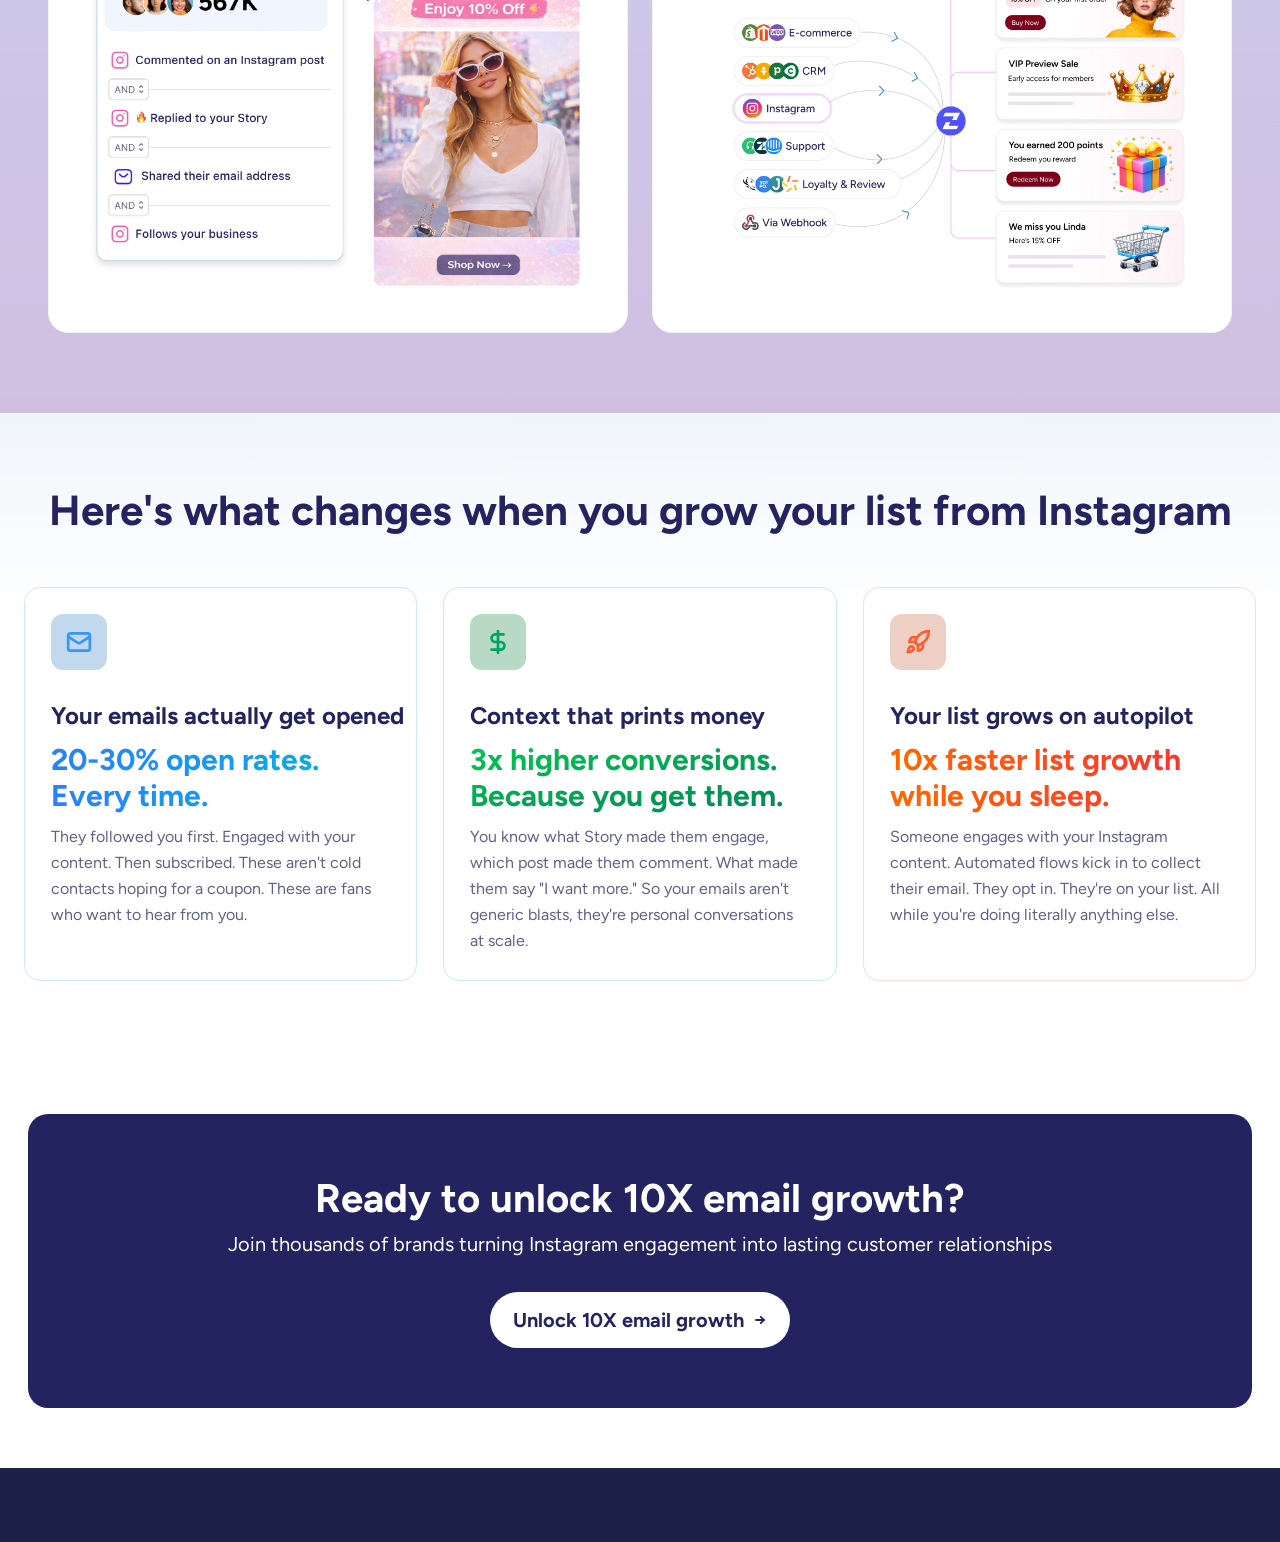
==== commit 14ff7d61: "Have fixed few alaignments and added a flip animation to the hero title. Please review the changes a" ====
--- a/index.html
+++ b/index.html
@@ -32,10 +32,10 @@
           <div class="hero" data-node-id="50:381">
             <p class="eyebrow" data-node-id="2:3964">It's 2026. We're not chasing attention. We're building it.</p>
             <h1 class="hero-title" data-node-id="50:361">
-              <span class="hero-title-line hero-title-animated" data-node-id="2:3956" aria-label="Stop building lists. Start building fans">
+              <span class="hero-title-line hero-title-animated" data-node-id="2:3956" aria-label="Stop building lists Start building fans">
                 <span class="flip-word" data-words="Stop,Start" aria-hidden="true"></span>
                 <span class="static-word">building</span>
-                <span class="flip-word" data-words="lists.,fans" aria-hidden="true"></span>
+                <span class="flip-word" data-words="lists,fans" aria-hidden="true"></span>
               </span>
               <span class="hero-title-line gradient-text" data-node-id="2:5671">with Instagram + Email</span>
             </h1>
--- a/styles.css
+++ b/styles.css
@@ -164,7 +164,7 @@
 }
 
 .hero {
-  max-width: 1121px;
+  width: min(1233px, calc(100vw - 48px));
   margin: 0 auto;
   text-align: center;
 }
@@ -315,7 +315,8 @@
 }
 
 .hero-composite {
-  width: min(100%, 1121px);
+  width: 100%;
+  max-width: 1233px;
   border-radius: 0;
   overflow: visible;
   box-shadow: none;
@@ -599,8 +600,12 @@
 }
 
 .media-retain img {
-  transform: scale(1.44);
+  width: 100%;
+  max-width: 100%;
+  margin: 0 auto;
+  transform: scale(1.2);
   transform-origin: center;
+  object-position: center center;
 }
 
 .outcomes {
@@ -630,10 +635,13 @@
 }
 
 .outcome-card {
-  min-height: 380px;
+  min-height: 0;
   border-radius: 16px;
   background: #fff;
   padding: 26px;
+  display: flex;
+  flex-direction: column;
+  gap: 10px;
 }
 
 .outcome-icon {
@@ -691,7 +699,7 @@
 }
 
 .kpi {
-  margin: 10px 0;
+  margin: 0;
   font-size: 30px;
   font-weight: 700;
   line-height: 36px;
@@ -719,6 +727,7 @@
 }
 
 .outcome-card p:not(.kpi) {
+  margin: 0;
   font-size: 16px;
   font-weight: 400;
   line-height: 26px;
@@ -1029,6 +1038,11 @@
     max-width: 100%;
   }
 
+  .outcome-card {
+    min-height: auto;
+    padding: 22px;
+  }
+
   .compare-card {
     min-height: auto;
   }
@@ -1099,7 +1113,21 @@
     line-height: 28px;
   }
 
+  .outcome-card h3 {
+    font-size: 22px;
+    line-height: 30px;
+  }
+
+  .kpi {
+    margin: 8px 0;
+  }
+
+  .outcome-card p:not(.kpi) {
+    margin-bottom: 0;
+  }
+
   .site-footer {
+    display: none;
     background-position: right;
   }
 }
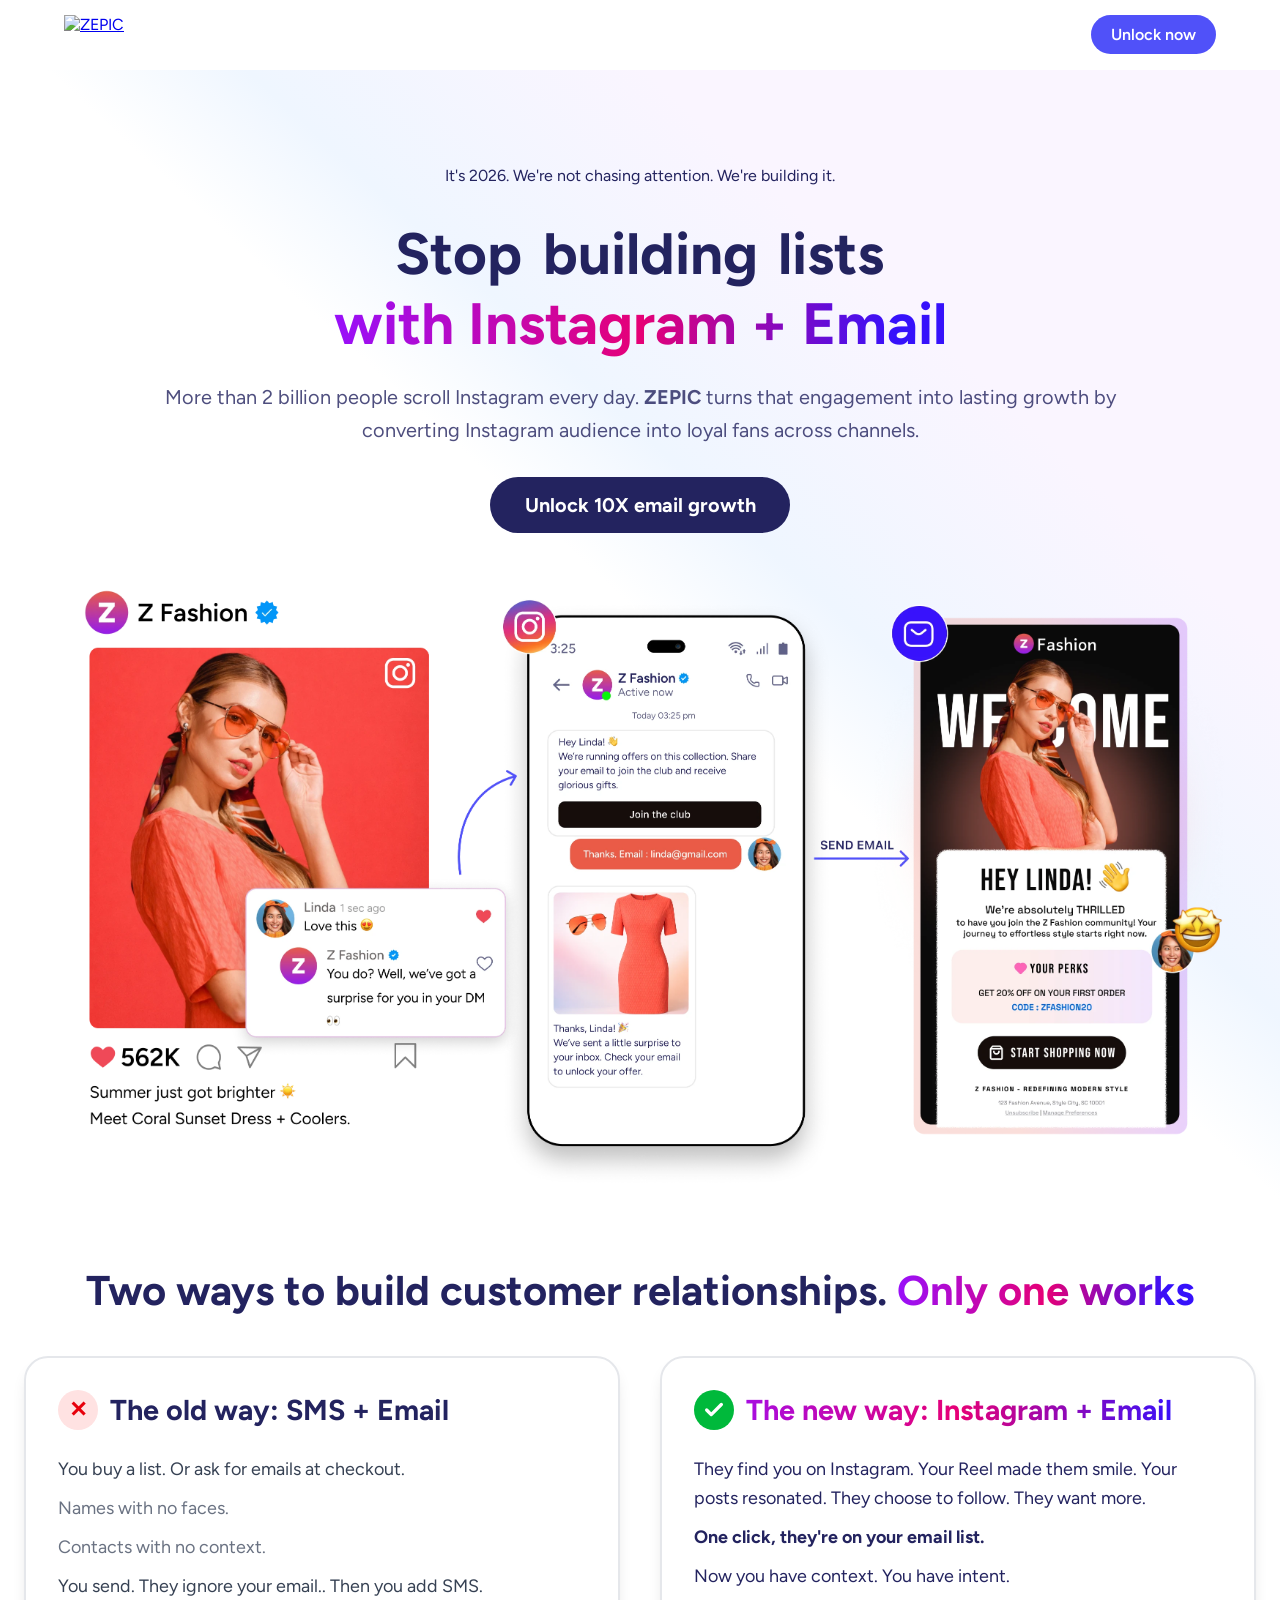
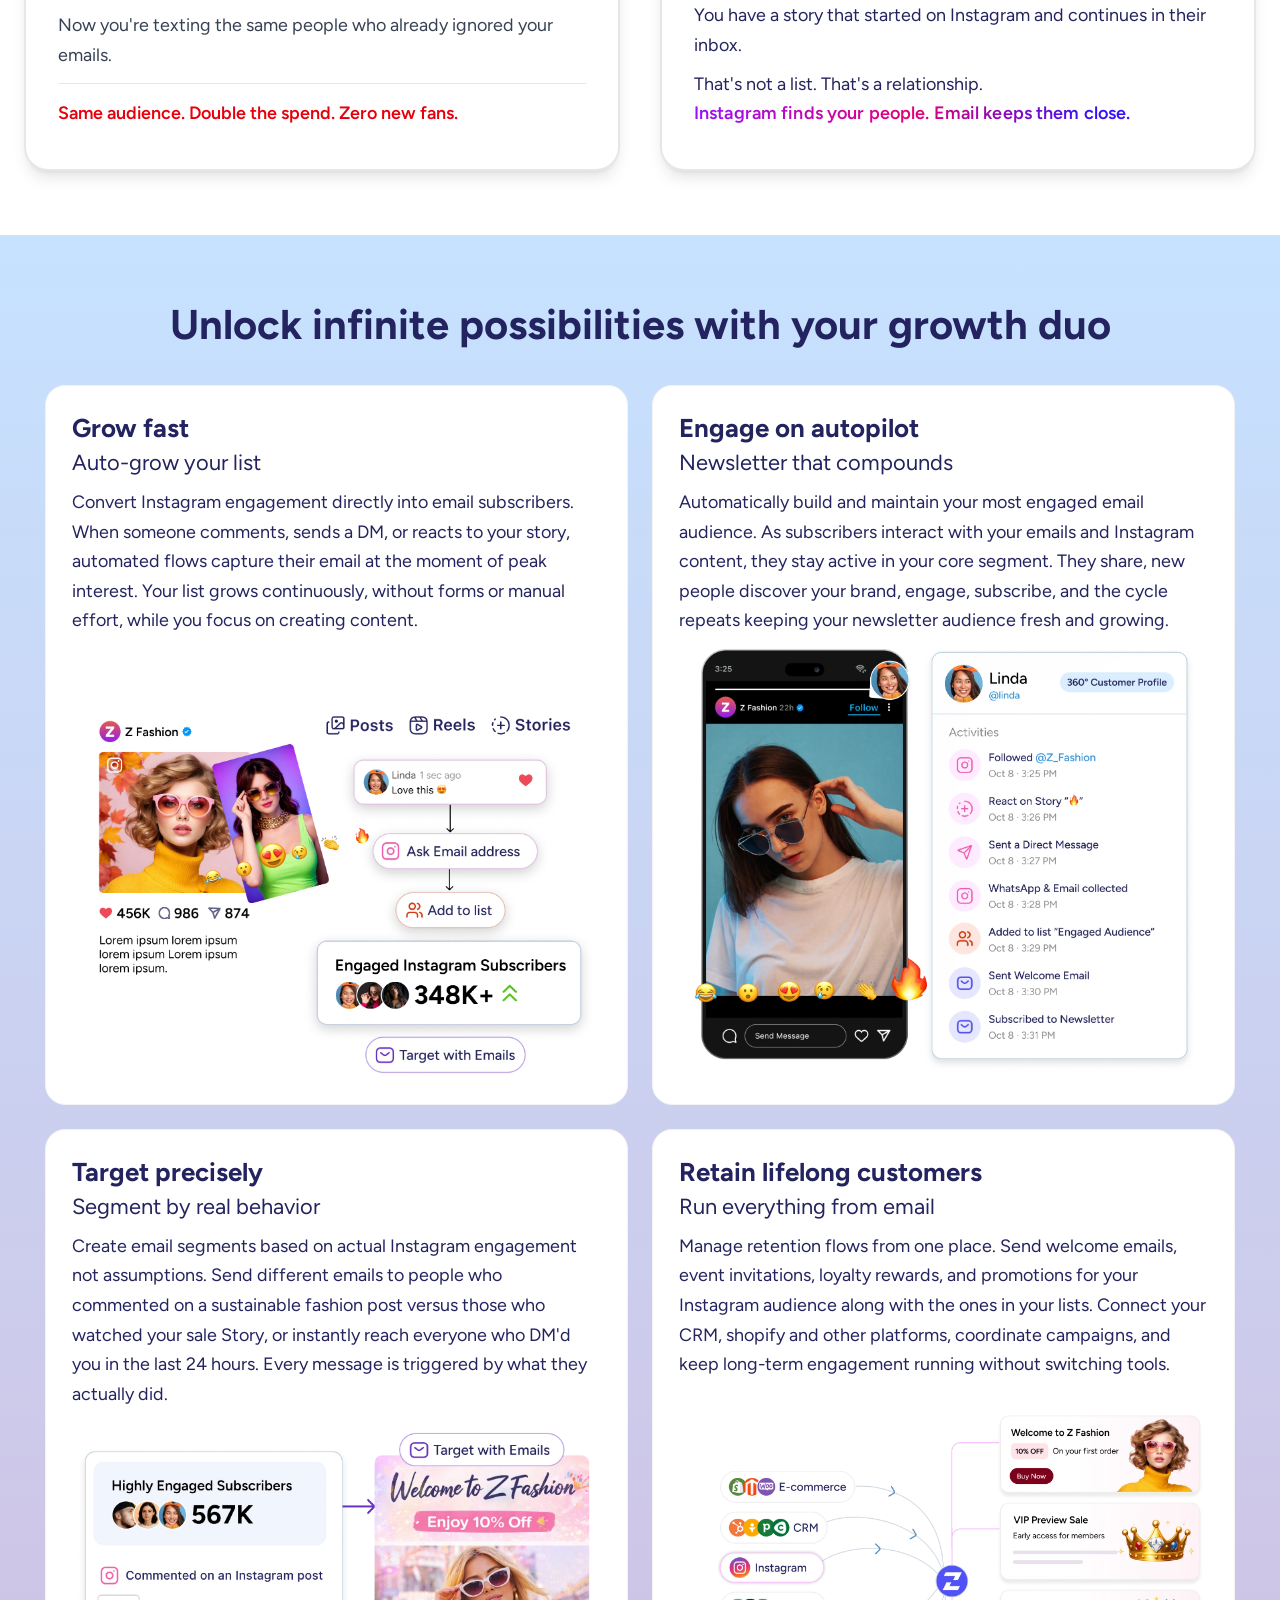
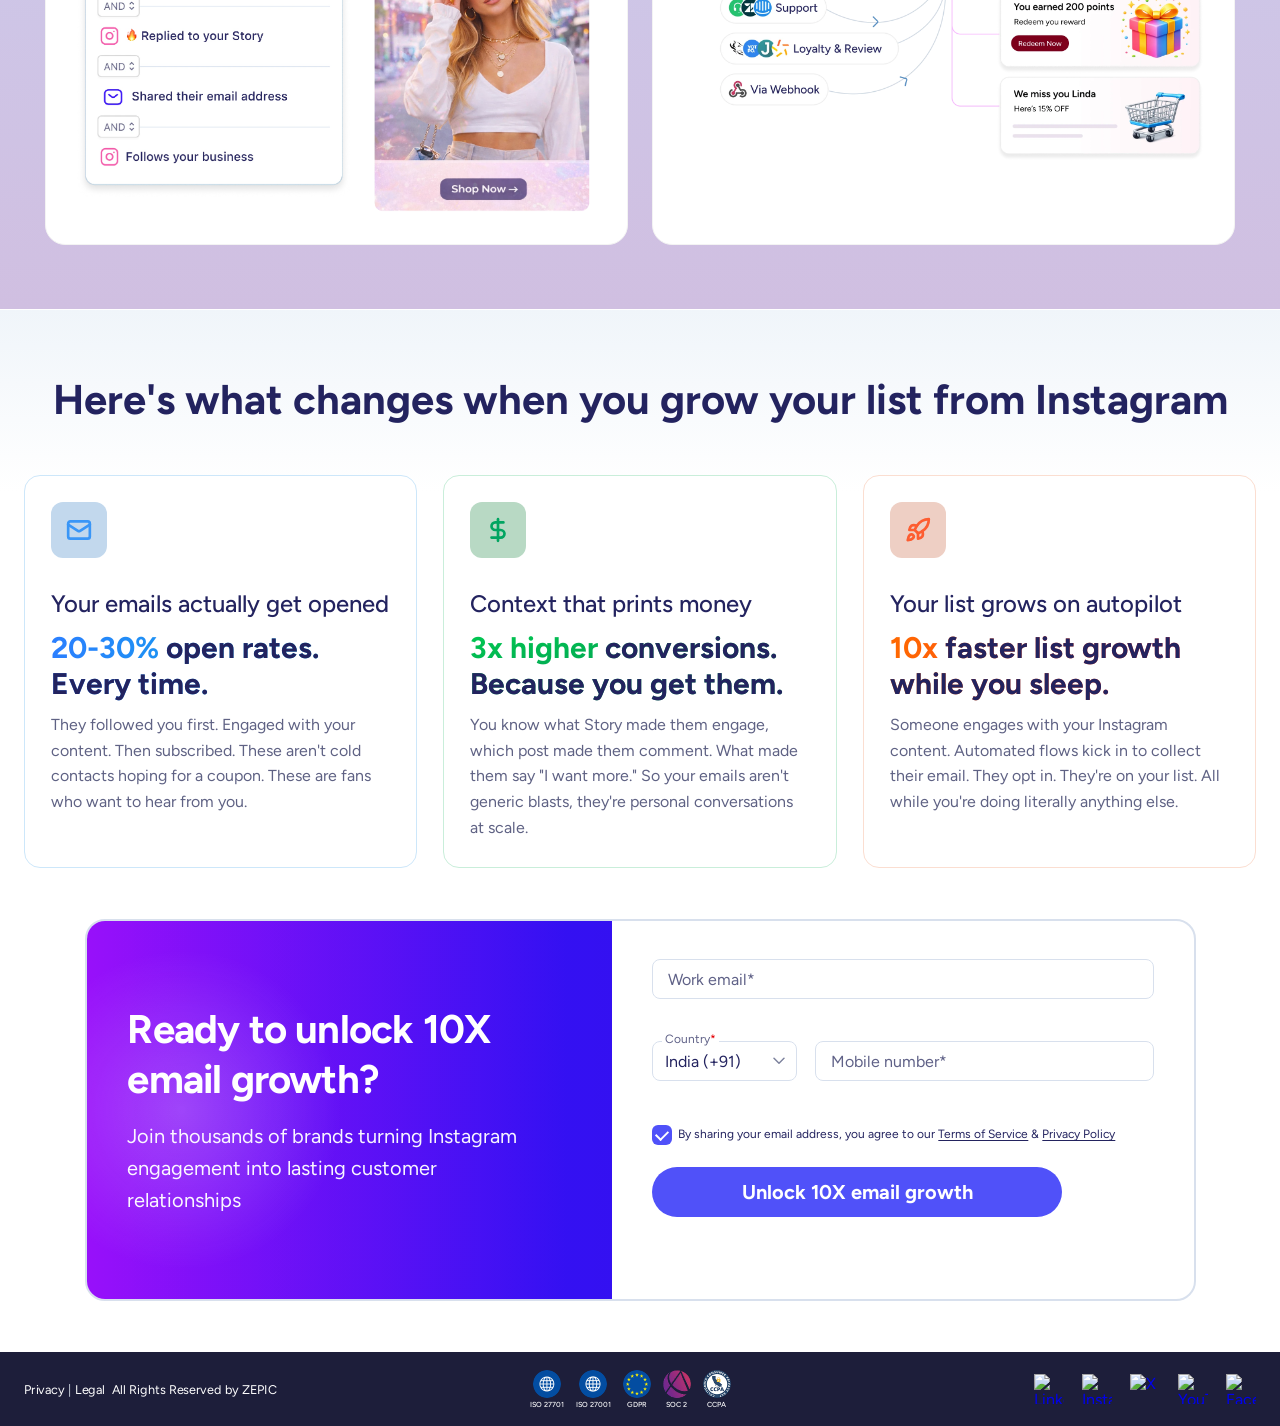
==== commit 9c429868: "Finalize campaign landing page updates" ====
--- a/index.html
+++ b/index.html
@@ -4,26 +4,33 @@
     <meta charset="UTF-8" />
     <meta name="viewport" content="width=device-width, initial-scale=1.0" />
     <title>Campaigns - Instagram + Email</title>
+    <script>
+      document.documentElement.classList.add("js");
+    </script>
     <link rel="preconnect" href="https://fonts.googleapis.com" />
     <link rel="preconnect" href="https://fonts.gstatic.com" crossorigin />
     <link
-      href="https://fonts.googleapis.com/css2?family=Figtree:wght@400;500;600;700;800&display=swap"
+      href="https://fonts.googleapis.com/css2?family=Figtree:wght@400;500;600;700;800&amp;display=swap"
       rel="stylesheet"
     />
     <link rel="stylesheet" href="styles.css" />
+    <script>
+      // Replace with your real site key from Zepic/Google reCAPTCHA config.
+      window.ZEPIC_RECAPTCHA_SITE_KEY = "";
+    </script>
   </head>
   <body>
     <div class="page" data-node-id="2:3949">
       <header class="site-header" data-node-id="2:3993">
         <div class="header-inner" data-node-id="50:360">
-          <div class="logo" data-node-id="50:359" aria-label="ZEPIC Logo">
+          <a class="logo" href="https://www.zepic.com/" data-node-id="50:359" aria-label="ZEPIC Homepage">
             <img
               src="https://www.figma.com/api/mcp/asset/d8aff599-9481-4d89-8798-c333249b2509"
               alt="ZEPIC"
               class="logo-image"
             />
-          </div>
-          <a class="btn btn-demo" href="https://www.zepic.com/book-a-demo" data-node-id="2:4042">Book a Demo</a>
+          </a>
+          <button class="btn btn-demo" type="button" data-scroll-target="cta-email" data-node-id="2:4042">Unlock now</button>
         </div>
       </header>
 
@@ -43,15 +50,9 @@
               More than 2 billion people scroll Instagram every day. <strong>ZEPIC</strong> turns that engagement into lasting growth by
               converting Instagram audience into loyal fans across channels.
             </p>
-            <a class="btn btn-primary" href="https://www.zepic.com/book-a-demo" data-node-id="2:5675">
+            <button class="btn btn-primary" type="button" data-scroll-target="cta-email" data-node-id="2:5675">
               <span class="btn-label">Unlock 10X email growth</span>
-              <span class="btn-arrow" aria-hidden="true">
-                <svg viewBox="0 0 20 20" focusable="false" aria-hidden="true">
-                  <path d="M5 10H15"></path>
-                  <path d="M11 6L15 10L11 14"></path>
-                </svg>
-              </span>
-            </a>
+            </button>
 
             <div class="hero-media" data-node-id="20:517" aria-label="Campaign visual composition">
               <div class="hero-composite" data-layer-name="Hero Composite">
@@ -91,7 +92,11 @@
               <p data-node-id="2:5764"><strong>One click, they're on your email list.</strong></p>
               <p data-node-id="2:5766">Now you have context. You have intent.</p>
               <p data-node-id="2:5768">You have a story that started on Instagram and continues in their inbox.</p>
-              <p data-node-id="31:89">That's not a list. That's a relationship.<br />Instagram finds your people. Email keeps them close.</p>
+              <p data-node-id="31:89">
+                That's not a list. That's a relationship.<br /><span class="new-way-gradient-line"
+                  >Instagram finds your people. Email keeps them close.</span
+                >
+              </p>
             </article>
           </div>
         </section>
@@ -189,7 +194,7 @@
                   </svg>
                 </div>
                 <h3 class="no-wrap-title" data-node-id="51:318">Your emails actually get opened</h3>
-                <p class="kpi kpi-blue" data-node-id="51:320">20-30% open rates. Every time.</p>
+                <p class="kpi kpi-blue" data-node-id="51:320">20-30% <span class="kpi-blue-tail">open rates. Every time.</span></p>
                 <p data-node-id="51:321">
                   They followed you first. Engaged with your content. Then subscribed. These aren't cold contacts hoping for a coupon.
                   These are fans who want to hear from you.
@@ -204,7 +209,7 @@
                   </svg>
                 </div>
                 <h3 data-node-id="51:329">Context that prints money</h3>
-                <p class="kpi kpi-green" data-node-id="51:331">3x higher conversions. Because you get them.</p>
+                <p class="kpi kpi-green" data-node-id="51:331">3x higher <span class="kpi-green-tail">conversions. Because you get them.</span></p>
                 <p data-node-id="51:332">
                   You know what Story made them engage, which post made them comment. What made them say "I want more." So your emails
                   aren't generic blasts, they're personal conversations at scale.
@@ -221,7 +226,7 @@
                   </svg>
                 </div>
                 <h3 data-node-id="51:342">Your list grows on autopilot</h3>
-                <p class="kpi kpi-orange" data-node-id="51:344">10x faster list growth while you sleep.</p>
+                <p class="kpi kpi-orange" data-node-id="51:344">10x <span class="kpi-orange-tail">faster list growth while you sleep.</span></p>
                 <p data-node-id="51:345">
                   Someone engages with your Instagram content. Automated flows kick in to collect their email. They opt in. They're on your
                   list. All while you're doing literally anything else.
@@ -231,26 +236,109 @@
           </div>
         </section>
 
-        <section class="cta-wrapper">
-          <div class="bottom-cta" data-node-id="6:6589">
-            <h2 data-node-id="6:6611">Ready to unlock 10X email growth?</h2>
-            <p data-node-id="6:6612">Join thousands of brands turning Instagram engagement into lasting customer relationships</p>
-            <a class="btn btn-white" href="https://www.zepic.com/book-a-demo" data-node-id="6:6621">
-              <span class="btn-label">Unlock 10X email growth</span>
-              <span class="btn-arrow" aria-hidden="true">
-                <svg viewBox="0 0 20 20" focusable="false" aria-hidden="true">
-                  <path d="M5 10H15"></path>
-                  <path d="M11 6L15 10L11 14"></path>
-                </svg>
-              </span>
-            </a>
+        <section class="cta-wrapper" data-node-id="79:30">
+          <div class="cta-form-section" data-node-id="79:31">
+            <div class="cta-form-copy" data-node-id="79:32">
+              <div class="cta-copy-inner" data-node-id="79:33">
+                <h2 data-node-id="79:34">Ready to unlock 10X email growth?</h2>
+                <p data-node-id="79:35">Join thousands of brands turning Instagram engagement into lasting customer relationships</p>
+              </div>
+            </div>
+
+            <form class="cta-form-panel" action="https://www.zepic.com/book-a-demo" method="get" data-node-id="85:106">
+              <div class="cta-field-group" data-node-id="79:43">
+                <label class="cta-field cta-field-email" data-node-id="79:47">
+                  <span class="visually-hidden">Work email</span>
+                  <input id="cta-email" type="email" name="email" placeholder="Work email*" autocomplete="email" />
+                </label>
+
+                <div class="cta-field-row" data-node-id="79:52">
+                  <label class="cta-field cta-field-country" data-node-id="79:53">
+                    <span class="cta-field-chip">Country<span class="required-mark">*</span></span>
+                    <select name="country" aria-label="Country">
+                      <option value="India">India</option>
+                    </select>
+                    <span class="cta-field-chevron" aria-hidden="true">
+                      <svg viewBox="0 0 12 8" focusable="false" aria-hidden="true">
+                        <path d="M1 1.25L6 6.25L11 1.25"></path>
+                      </svg>
+                    </span>
+                  </label>
+
+                  <label class="cta-field cta-field-phone" data-node-id="79:60">
+                    <span class="visually-hidden">Mobile number</span>
+                    <input type="tel" name="phone" inputmode="tel" placeholder="Mobile number*" autocomplete="tel" />
+                  </label>
+                </div>
+              </div>
+
+              <label class="cta-consent" data-node-id="79:64">
+                <input type="checkbox" name="consent" checked />
+                <span>
+                  By sharing your email address, you agree to our
+                  <a href="https://www.zepic.com/terms-and-conditions" target="_blank" rel="noopener noreferrer">Terms of Service</a>
+                  &amp;
+                  <a href="https://www.zepic.com/privacy-policy" target="_blank" rel="noopener noreferrer">Privacy Policy</a>
+                </span>
+              </label>
+
+              <button class="btn btn-cta-submit" type="submit" data-node-id="79:36">
+                <span class="btn-label">Unlock 10X email growth</span>
+              </button>
+            </form>
           </div>
         </section>
       </main>
 
       <footer class="site-footer" data-node-id="7:6646">
-        <div class="visually-hidden">
-          Privacy | Legal | All Rights Reserved by ZEPIC. Compliance badges and social links.
+        <div class="site-footer-inner">
+          <div class="footer-legal" aria-label="Legal links">
+            <a class="footer-link" href="https://www.zepic.com/privacy" target="_blank" rel="noopener noreferrer">Privacy</a>
+            <span class="footer-separator" aria-hidden="true">|</span>
+            <a class="footer-link" href="https://www.zepic.com/terms" target="_blank" rel="noopener noreferrer">Legal</a>
+            <span class="footer-rights">All Rights Reserved by ZEPIC</span>
+          </div>
+
+          <div class="footer-compliance" aria-label="Compliance badges">
+            <a class="compliance-item" href="https://www.iso.org/standard/71670.html" target="_blank" rel="noopener noreferrer" aria-label="ISO 27701">
+              <img class="compliance-icon" src="images/ISO%2027701.png" alt="ISO 27701" loading="lazy" />
+              <span class="compliance-label">ISO 27701</span>
+            </a>
+            <a class="compliance-item" href="https://www.iso.org/isoiec-27001-information-security.html" target="_blank" rel="noopener noreferrer" aria-label="ISO 27001">
+              <img class="compliance-icon" src="images/ISO%2027001.png" alt="ISO 27001" loading="lazy" />
+              <span class="compliance-label">ISO 27001</span>
+            </a>
+            <a class="compliance-item" href="https://gdpr.eu/" target="_blank" rel="noopener noreferrer" aria-label="GDPR">
+              <img class="compliance-icon" src="images/GDPR.png" alt="GDPR" loading="lazy" />
+              <span class="compliance-label">GDPR</span>
+            </a>
+            <a class="compliance-item" href="https://www.aicpa-cima.com/topic/audit-assurance/audit-and-assurance-greater-than-soc-2" target="_blank" rel="noopener noreferrer" aria-label="SOC 2">
+              <img class="compliance-icon" src="images/SOC%202.png" alt="SOC 2" loading="lazy" />
+              <span class="compliance-label">SOC 2</span>
+            </a>
+            <a class="compliance-item" href="https://oag.ca.gov/privacy/ccpa" target="_blank" rel="noopener noreferrer" aria-label="CCPA">
+              <img class="compliance-icon" src="images/CCPA.png" alt="CCPA" loading="lazy" />
+              <span class="compliance-label">CCPA</span>
+            </a>
+          </div>
+
+          <div class="footer-social" aria-label="Social media links">
+            <a class="social-link" href="https://www.linkedin.com/company/zepic/posts/?feedView=all" target="_blank" rel="noopener noreferrer" aria-label="LinkedIn">
+              <img src="https://www.figma.com/api/mcp/asset/261372cf-70df-4ce9-a538-48720051ea1a" alt="LinkedIn" loading="lazy" />
+            </a>
+            <a class="social-link" href="https://www.instagram.com/zepic_inc/" target="_blank" rel="noopener noreferrer" aria-label="Instagram">
+              <img src="https://www.figma.com/api/mcp/asset/e02ae436-0006-411e-ac18-fd7621db13dc" alt="Instagram" loading="lazy" />
+            </a>
+            <a class="social-link" href="https://x.com/ZepicHQ" target="_blank" rel="noopener noreferrer" aria-label="X">
+              <img src="https://www.figma.com/api/mcp/asset/c81e8335-6d04-4fd8-bd2f-9aae6a250b90" alt="X" loading="lazy" />
+            </a>
+            <a class="social-link" href="https://www.youtube.com/@zepic_inc" target="_blank" rel="noopener noreferrer" aria-label="YouTube">
+              <img src="https://www.figma.com/api/mcp/asset/0b6bb36b-903c-40b6-9b43-666758154fb6" alt="YouTube" loading="lazy" />
+            </a>
+            <a class="social-link" href="https://www.facebook.com/zepicHQ/" target="_blank" rel="noopener noreferrer" aria-label="Facebook">
+              <img src="https://www.figma.com/api/mcp/asset/92ea8cba-c28f-47f7-8ba0-28b660fccffc" alt="Facebook" loading="lazy" />
+            </a>
+          </div>
         </div>
       </footer>
     </div>
--- a/styles.css
+++ b/styles.css
@@ -24,6 +24,10 @@
   box-sizing: border-box;
 }
 
+html {
+  overflow-x: hidden;
+}
+
 html,
 body {
   margin: 0;
@@ -38,8 +42,39 @@
   padding-top: 70px;
 }
 
+@media (prefers-reduced-motion: no-preference) {
+  .js main section.scroll-reveal {
+    opacity: 0;
+    transform: translate3d(0, 28px, 0) scale(0.985);
+    transition:
+      opacity 0.7s cubic-bezier(0.16, 1, 0.3, 1),
+      transform 0.9s cubic-bezier(0.16, 1, 0.3, 1);
+    transition-delay: var(--reveal-delay, 0ms);
+    will-change: opacity, transform;
+  }
+
+  .js main section.scroll-reveal.is-visible {
+    opacity: 1;
+    transform: translate3d(0, 0, 0) scale(1);
+  }
+}
+
+@media (prefers-reduced-motion: reduce) {
+  main section.scroll-reveal {
+    opacity: 1;
+    transform: none;
+    transition: none;
+  }
+}
+
 .page {
   width: 100%;
+}
+
+img,
+video {
+  max-width: 100%;
+  height: auto;
 }
 
 .gradient-text {
@@ -78,11 +113,12 @@
 }
 
 .header-inner {
-  width: min(1228px, calc(100% - 214px));
+  width: min(1228px, calc(100% - clamp(20px, 5vw, 80px) * 2));
   height: 40px;
   display: flex;
   align-items: center;
   justify-content: space-between;
+  gap: 12px;
 }
 
 .logo {
@@ -93,6 +129,8 @@
 .logo-image {
   width: 132px;
   height: 40px;
+  max-width: none;
+  max-height: none;
   object-fit: contain;
   display: block;
 }
@@ -141,40 +179,43 @@
 }
 
 .btn-demo {
-  min-width: 128px;
+  flex-shrink: 0;
+  white-space: nowrap;
+  min-width: 0;
   height: 39px;
   border-radius: 9999px;
   background: var(--color-cta);
   color: #fff;
-  font-size: 16px;
+  font-size: clamp(13px, 0.5vw + 11.5px, 16px);
   font-weight: 600;
-  line-height: 40px;
-  padding: 0 16px;
+  line-height: 39px;
+  padding: 0 clamp(12px, 1.2vw + 8.4px, 20px);
 }
 
 .btn-demo:hover {
   background: #3e40f1;
-  box-shadow: 0 6px 14px rgba(80, 81, 249, 0.28);
-  transform: translateY(-1px);
 }
 
 .hero-bg {
-  background: linear-gradient(180deg, #faf5ff 0%, #eff6ff 36%, #ffffff 70%, #ffffff 100%);
-  padding: 71px 24px 50px;
+  width: 100%;
+  background: var(--hero-gradient);
+  padding: calc(clamp(16px, 2.5vw, 32px) + 30px) clamp(12px, 2vw + 6px, 24px) clamp(36px, 4.5vw, 64px);
+}
+
+.hero-bg.scroll-reveal.is-visible {
+  padding-top: 80px;
+  padding-bottom: 0;
 }
 
 .hero {
-  width: min(1233px, calc(100vw - 48px));
+  width: min(1233px, 100%);
   margin: 0 auto;
+  min-height: calc(100vh - 70px - clamp(16px, 2.5vw, 32px));
+  display: flex;
+  flex-direction: column;
+  align-items: center;
+  justify-content: center;
   text-align: center;
-}
-
-.eyebrow {
-  margin: 0;
-  font-size: 16px;
-  font-weight: 500;
-  line-height: normal;
-  color: #1c2b33;
 }
 
 .hero-title {
@@ -186,7 +227,7 @@
 }
 
 .hero-title-line {
-  font-size: 60px;
+  font-size: clamp(24px, 3.5vw + 13.5px, 60px);
   font-weight: 700;
   line-height: normal;
 }
@@ -197,9 +238,8 @@
   align-items: baseline;
   justify-content: center;
   gap: 0.3em;
-  /* prevent the exiting word from widening the page */
-  overflow: clip;
-  overflow-clip-margin: 80px;
+  overflow-x: hidden;
+  overflow-y: visible;
 }
 
 .static-word {
@@ -263,34 +303,36 @@
 @keyframes fwWordOut {
   from {
     opacity: 1;
-    transform: translateY(0) translateX(0) scale(1);
+    transform: translateY(0) scale(1);
     filter: blur(0px);
   }
   to {
     opacity: 0;
-    transform: translateY(-40px) translateX(40px) scale(2);
-    filter: blur(8px);
+    transform: translateY(-22px) scale(0.85);
+    filter: blur(6px);
   }
 }
 
 .hero-subtitle {
   margin: 20px auto 0;
+  width: 100%;
   max-width: 964px;
-  font-size: 20px;
+  font-size: clamp(15px, 0.5vw + 13.5px, 20px);
   font-weight: 400;
-  line-height: 33px;
+  line-height: 1.65;
   color: var(--color-primary);
   opacity: 0.8;
+  word-break: break-word;
 }
 
 .btn-primary {
   margin-top: 30px;
-  width: 300px;
+  width: min(300px, 100%);
   min-height: 56px;
   border-radius: 9999px;
   background: var(--color-primary);
   color: #fff;
-  font-size: 20px;
+  font-size: clamp(16px, 0.4vw + 14.8px, 20px);
   font-weight: 700;
   line-height: 28px;
   padding: 14px 20px;
@@ -312,13 +354,15 @@
   position: relative;
   display: flex;
   justify-content: center;
+  width: 100%;
+  overflow: hidden;
 }
 
 .hero-composite {
   width: 100%;
   max-width: 1233px;
   border-radius: 0;
-  overflow: visible;
+  overflow: hidden;
   box-shadow: none;
 }
 
@@ -391,13 +435,13 @@
 .comparison {
   max-width: 1442px;
   margin: 0 auto;
-  padding: 80px 24px;
+  padding: clamp(40px, 5vw, 80px) clamp(12px, 2vw + 6px, 24px);
 }
 
 .comparison h2 {
   margin: 0;
   text-align: center;
-  font-size: 42px;
+  font-size: clamp(22px, 2vw + 16px, 42px);
   font-weight: 700;
   line-height: normal;
 }
@@ -405,7 +449,7 @@
 .comparison-grid {
   margin-top: 41px;
   display: grid;
-  grid-template-columns: repeat(2, minmax(0, 580px));
+  grid-template-columns: repeat(2, minmax(0, 1fr));
   justify-content: center;
   gap: 40px;
 }
@@ -415,18 +459,19 @@
   border: 2px solid var(--color-border);
   border-radius: 24px;
   box-shadow: var(--shadow-card);
-  padding: 32px;
-  min-height: 430px;
+  padding: clamp(16px, 2vw + 10px, 32px);
+  min-height: auto;
   position: relative;
   overflow: hidden;
   width: 100%;
+  word-break: break-word;
 }
 
 .compare-card h3 {
   margin: 0 0 24px;
-  font-size: 30px;
+  font-size: clamp(18px, 1.1vw + 14.7px, 30px);
   font-weight: 700;
-  line-height: 36px;
+  line-height: 1.2;
   display: grid;
   grid-template-columns: 40px minmax(0, 1fr);
   align-items: center;
@@ -471,14 +516,14 @@
 }
 
 .old-way h3 {
-  color: #e7000b;
+  color: #23235F;
 }
 
 .compare-card p {
   margin: 0 0 10px;
-  font-size: 18px;
+  font-size: clamp(14px, 0.4vw + 12.8px, 18px);
   font-weight: 400;
-  line-height: 29.25px;
+  line-height: 1.625;
   color: #364153;
 }
 
@@ -489,6 +534,35 @@
 
 .new-way p {
   color: var(--color-primary);
+}
+
+.new-way-gradient-line {
+  font-family: "Figtree", sans-serif;
+  font-size: 18px;
+  font-style: normal;
+  font-weight: 600;
+  line-height: 28px;
+  letter-spacing: 0.123px;
+  background: linear-gradient(90deg, #9810fa 0%, #e60076 50%, #3611fb 91.35%);
+  background-clip: text;
+  -webkit-background-clip: text;
+  -webkit-text-fill-color: transparent;
+}
+
+@media (max-width: 767px) {
+  .new-way-gradient-line {
+    font-size: 16px;
+    line-height: 24px;
+    letter-spacing: 0.1px;
+  }
+}
+
+@media (max-width: 479px) {
+  .new-way-gradient-line {
+    font-size: 15px;
+    line-height: 22px;
+    letter-spacing: 0.08px;
+  }
 }
 
 .old-way .final-line {
@@ -501,7 +575,7 @@
 
 .growth-duo {
   background: var(--duo-gradient);
-  padding: 80px 24px;
+  padding: clamp(40px, 5vw, 80px) clamp(12px, 2vw + 6px, 24px);
 }
 
 .growth-inner {
@@ -512,7 +586,7 @@
 .growth-inner h2 {
   margin: 0;
   text-align: center;
-  font-size: 42px;
+  font-size: clamp(22px, 2vw + 16px, 42px);
   font-weight: 700;
   line-height: normal;
 }
@@ -520,7 +594,7 @@
 .bento-grid {
   margin-top: 36px;
   display: grid;
-  grid-template-columns: repeat(2, minmax(0, 580px));
+  grid-template-columns: repeat(2, minmax(0, 1fr));
   justify-content: center;
   gap: 24px;
   align-items: stretch;
@@ -530,33 +604,35 @@
   background: #fff;
   border: 1px solid #f3f3f3;
   border-radius: 20px;
-  padding: 26px;
   display: flex;
   flex-direction: column;
   align-items: start;
   width: 100%;
   height: 100%;
+  padding: clamp(16px, 2vw + 10px, 26px);
+  overflow: hidden;
+  word-break: break-word;
 }
 
 .bento-card h3 {
   margin: 0;
-  font-size: 26px;
+  font-size: clamp(19px, 0.7vw + 16.9px, 26px);
   font-weight: 700;
   line-height: normal;
 }
 
 .bento-card h4 {
   margin: 6px 0 0;
-  font-size: 22px;
+  font-size: clamp(16px, 0.6vw + 14.2px, 22px);
   font-weight: 400;
   line-height: normal;
 }
 
 .bento-card p {
   margin: 12px 0 0;
-  font-size: 18px;
+  font-size: clamp(14px, 0.4vw + 12.8px, 18px);
   font-weight: 400;
-  line-height: 30px;
+  line-height: 1.65;
   color: var(--color-primary);
   min-height: 0;
 }
@@ -567,50 +643,50 @@
   border-radius: 12px;
   background-color: transparent;
   overflow: hidden;
-  align-self: flex-start;
+  align-self: stretch;
+  width: 100%;
+  max-width: 100%;
 }
 
 .media-lg img {
   width: 100%;
-  height: 100%;
+  height: auto;
   display: block;
   object-fit: contain;
   object-position: center top;
 }
 
 .media-grow {
-  width: 528px;
-  height: 393px;
+  aspect-ratio: 528 / 393;
 }
 
 .media-engage {
-  width: 532.5px;
-  height: 446px;
-  margin-left: -2.25px;
+  aspect-ratio: 532.5 / 446;
+  padding-top: 0;
 }
 
 .media-target {
-  width: 525px;
-  height: 407px;
+  aspect-ratio: 525 / 407;
 }
 
 .media-retain {
-  width: 528px;
-  height: 372px;
+  margin-top: 0;
+  padding-top: 0;
 }
 
 .media-retain img {
-  width: 100%;
-  max-width: 100%;
-  margin: 0 auto;
-  transform: scale(1.2);
-  transform-origin: center;
-  object-position: center center;
+  object-fit: cover;
+  transform: scale(1.1);
+  transform-origin: center center;
 }
 
 .outcomes {
   background: var(--outcome-gradient);
-  padding: 72.57px 24px;
+  padding: clamp(40px, 5vw, 80px) clamp(12px, 2vw + 6px, 24px);
+}
+
+.outcomes.scroll-reveal.is-visible {
+  padding-bottom: 0;
 }
 
 .outcomes-inner {
@@ -621,7 +697,7 @@
 .outcomes-inner h2 {
   margin: 0;
   text-align: center;
-  font-size: 42px;
+  font-size: clamp(22px, 2vw + 16px, 42px);
   font-weight: 700;
   line-height: normal;
 }
@@ -629,7 +705,7 @@
 .outcomes-grid {
   margin-top: 51px;
   display: grid;
-  grid-template-columns: repeat(3, minmax(0, 405px));
+  grid-template-columns: repeat(3, minmax(0, 1fr));
   justify-content: center;
   gap: 26px;
 }
@@ -638,10 +714,12 @@
   min-height: 0;
   border-radius: 16px;
   background: #fff;
-  padding: 26px;
   display: flex;
   flex-direction: column;
   gap: 10px;
+  padding: clamp(14px, 1.8vw + 8.6px, 26px);
+  overflow: hidden;
+  word-break: break-word;
 }
 
 .outcome-icon {
@@ -689,20 +767,21 @@
 
 .outcome-card h3 {
   margin: 0;
-  font-size: 24px;
-  font-weight: 700;
-  line-height: 32px;
+  font-size: clamp(17px, 0.7vw + 14.9px, 24px);
+  font-weight: 500;
+  line-height: 1.35;
+  white-space: normal;
 }
 
 .no-wrap-title {
-  white-space: nowrap;
+  white-space: normal;
 }
 
 .kpi {
   margin: 0;
-  font-size: 30px;
+  font-size: clamp(20px, 1vw + 17px, 30px);
   font-weight: 700;
-  line-height: 36px;
+  line-height: 1.2;
 }
 
 .kpi-blue {
@@ -712,6 +791,13 @@
   color: transparent;
 }
 
+.kpi-blue-tail {
+  background: none;
+  -webkit-background-clip: border-box;
+  background-clip: border-box;
+  color: #23235f;
+}
+
 .kpi-green {
   background: linear-gradient(167.639deg, #00c950 0%, #078057 100%);
   -webkit-background-clip: text;
@@ -719,6 +805,13 @@
   color: transparent;
 }
 
+.kpi-green-tail {
+  background: none;
+  -webkit-background-clip: border-box;
+  background-clip: border-box;
+  color: #23235f;
+}
+
 .kpi-orange {
   background: linear-gradient(90deg, #ff6900 0%, #fb2c36 100%);
   -webkit-background-clip: text;
@@ -726,77 +819,502 @@
   color: transparent;
 }
 
+.kpi-orange-tail {
+  background: none;
+  -webkit-background-clip: border-box;
+  background-clip: border-box;
+  color: #23235f;
+}
+
 .outcome-card p:not(.kpi) {
   margin: 0;
-  font-size: 16px;
+  font-size: clamp(13px, 0.3vw + 12.1px, 16px);
   font-weight: 400;
-  line-height: 26px;
+  line-height: 1.625;
   color: #5f6284;
 }
 
 .cta-wrapper {
-  padding: 60px 24px 60px;
+  padding: clamp(36px, 4vw, 60px) clamp(12px, 2vw + 6px, 24px);
 }
 
 .bottom-cta {
-  max-width: 1224px;
-  min-height: 294px;
+  width: min(1111px, 100%);
   margin: 0 auto;
+  border-radius: 24px;
+  padding: clamp(28px, 4vw, 54px) clamp(18px, 4vw, 56px);
+  text-align: center;
+  color: #fff;
+  background:
+    radial-gradient(circle at 18% 30%, rgba(255, 255, 255, 0.22), transparent 34%),
+    radial-gradient(circle at 86% 76%, rgba(255, 255, 255, 0.2), transparent 30%),
+    linear-gradient(103deg, #6d1df5 0%, #3a13f2 56%, #1d1d96 100%);
+  box-shadow: 0 22px 40px rgba(44, 29, 154, 0.2);
+}
+
+.bottom-cta h2 {
+  margin: 0;
+  font-size: clamp(24px, 2.2vw + 16px, 44px);
+  font-weight: 700;
+  line-height: 1.16;
+  letter-spacing: -0.01em;
+}
+
+.bottom-cta p {
+  margin: clamp(12px, 1.6vw, 18px) auto 0;
+  width: min(100%, 860px);
+  font-size: clamp(15px, 0.55vw + 13.3px, 20px);
+  font-weight: 400;
+  line-height: 1.55;
+  color: rgba(255, 255, 255, 0.95);
+}
+
+.btn-white {
+  margin-top: clamp(18px, 2.5vw, 34px);
+  width: min(360px, 100%);
+  min-height: 56px;
+  border-radius: 9999px;
+  background: #ffffff;
+  color: #23235f;
+  font-size: clamp(16px, 0.45vw + 14.65px, 20px);
+  font-weight: 700;
+  line-height: 1.35;
+  padding: 12px 18px;
+}
+
+.btn-white:hover {
+  background: #f3f6ff;
+  box-shadow: 0 12px 26px rgba(20, 22, 74, 0.22);
+  transform: translateY(-1px);
+}
+
+.btn-white:hover .btn-arrow {
+  transform: translateX(1px);
+}
+
+.cta-form-section {
+  max-width: 1111px;
+  width: 100%;
+  min-height: 321px;
+  margin: 0 auto;
+  display: grid;
+  grid-template-columns: minmax(0, 0.95fr) minmax(0, 1.05fr);
+  border: 2px solid #d8e0ed;
   border-radius: 20px;
-  background: var(--color-primary);
+  overflow: hidden;
+  background: #fff;
+}
+
+.cta-form-copy {
+  position: relative;
+  display: flex;
+  align-items: center;
+  min-height: 100%;
+  padding: clamp(28px, 3vw, 40px) clamp(20px, 3.2vw, 47px);
+  background: linear-gradient(90deg, #9810fa 0%, #3611fb 91.346%);
+}
+
+.cta-form-copy::after {
+  content: "";
+  position: absolute;
+  inset: 0;
+  background:
+    radial-gradient(circle at 18% 50%, rgba(255, 255, 255, 0.22), transparent 34%),
+    linear-gradient(90deg, rgba(0, 0, 0, 0) 0%, rgba(0, 0, 0, 0.04) 100%);
+  pointer-events: none;
+}
+
+.cta-copy-inner {
+  position: relative;
+  z-index: 1;
+  max-width: 428px;
   color: #fff;
-  display: flex;
-  flex-direction: column;
-  align-items: center;
-  justify-content: center;
-  text-align: center;
-  padding: 60px 24px;
-}
-
-.bottom-cta h2 {
+}
+
+.cta-copy-inner h2 {
   margin: 0;
   font-size: 40px;
   font-weight: 700;
-  line-height: normal;
-}
-
-.bottom-cta p {
-  margin: 6px 0 0;
-  font-size: 20px;
+  line-height: 1.25;
+  letter-spacing: -0.02em;
+  white-space: normal;
+  overflow-wrap: anywhere;
+}
+
+.cta-copy-inner p {
+  margin: 16px 0 0;
+  font-size: clamp(16px, 0.6vw + 14px, 20px);
   font-weight: 400;
-  line-height: 32px;
-}
-
-.btn-white {
-  margin-top: 32px;
-  width: 300px;
-  min-height: 56px;
-  border-radius: 9999px;
+  line-height: 1.6;
+  color: rgba(255, 255, 255, 0.96);
+}
+
+.cta-form-panel {
+  display: flex;
+  flex-direction: column;
+  justify-content: center;
+  gap: 22px;
+  padding: clamp(24px, 3.2vw, 38px) clamp(16px, 3.2vw, 40px);
+}
+
+.cta-field-group {
+  display: flex;
+  flex-direction: column;
+  gap: 20px;
+}
+
+.cta-field-row {
+  display: grid;
+  grid-template-columns: minmax(122px, 0.9fr) minmax(0, 2.1fr);
+  gap: 18px;
+  align-items: start;
+}
+
+.cta-field {
+  position: relative;
+  display: block;
+}
+
+.cta-field input,
+.cta-field select {
+  width: 100%;
+  height: 40px;
+  border: 1px solid #d8e0ed;
+  border-radius: 8px;
   background: #fff;
   color: var(--color-primary);
+  font-family: var(--font-main);
+  font-size: 16px;
+  font-weight: 400;
+  line-height: normal;
+}
+
+.cta-field input {
+  padding: 0 15px;
+}
+
+.cta-field input::placeholder {
+  color: #5f6187;
+  opacity: 1;
+}
+
+.cta-field select {
+  padding: 0 34px 0 12px;
+  appearance: none;
+  -webkit-appearance: none;
+  -moz-appearance: none;
+}
+
+.cta-field input:focus,
+.cta-field select:focus {
+  outline: 2px solid rgba(80, 81, 249, 0.18);
+  border-color: #5051f9;
+}
+
+.cta-field.is-invalid input,
+.cta-field.is-invalid select {
+  border-color: #b42318;
+  outline: 2px solid rgba(180, 35, 24, 0.14);
+}
+
+.cta-field-error {
+  margin: 6px 4px 0;
+  min-height: 16px;
+  color: #b42318;
+  font-size: 12px;
+  line-height: 1.3;
+}
+
+.cta-field-email input {
+  height: 40px;
+}
+
+.cta-field-chip {
+  position: absolute;
+  top: -9px;
+  left: 10px;
+  z-index: 1;
+  padding: 0 3px;
+  background: #fff;
+  color: #5f6187;
+  font-size: 12px;
+  font-weight: 400;
+  line-height: normal;
+}
+
+.required-mark {
+  color: #e40307;
+}
+
+.cta-field-chevron {
+  position: absolute;
+  right: 12px;
+  top: 50%;
+  width: 12px;
+  height: 8px;
+  display: inline-flex;
+  align-items: center;
+  justify-content: center;
+  transform: translateY(-50%);
+  pointer-events: none;
+  color: #7f849f;
+}
+
+.cta-field-chevron svg {
+  width: 12px;
+  height: 8px;
+}
+
+.cta-field-chevron path {
+  fill: none;
+  stroke: currentColor;
+  stroke-width: 1.5;
+  stroke-linecap: round;
+  stroke-linejoin: round;
+}
+
+.cta-field-phone {
+  position: relative;
+}
+
+.cta-consent {
+  display: flex;
+  align-items: flex-start;
+  gap: 6px;
+  color: var(--color-primary);
+  font-size: 12px;
+  line-height: 18px;
+}
+
+.cta-consent input {
+  appearance: none;
+  -webkit-appearance: none;
+  flex-shrink: 0;
+  width: 20px;
+  height: 20px;
+  margin: 0;
+  border: 0;
+  border-radius: 6px;
+  background: #5051f9;
+  display: grid;
+  place-items: center;
+  cursor: pointer;
+}
+
+.cta-consent input::after {
+  content: "";
+  width: 10px;
+  height: 6px;
+  border-left: 2px solid #fff;
+  border-bottom: 2px solid #fff;
+  transform: translateY(-1px) rotate(-45deg);
+}
+
+.cta-consent a {
+  color: inherit;
+  text-decoration: underline;
+  text-underline-offset: 2px;
+}
+
+.cta-form-feedback {
+  margin: 2px 0 0;
+  min-height: 20px;
+  font-size: 14px;
+  line-height: 1.4;
+}
+
+.cta-form-feedback.is-error {
+  color: #b42318;
+}
+
+.cta-form-feedback.is-success {
+  color: #0f8f4f;
+}
+
+.btn-cta-submit {
+  width: min(410px, 100%);
+  max-width: 100%;
+  min-height: 50px;
+  padding: 11px 20px;
+  border-radius: 9999px;
+  background: #5051f9;
+  color: #fff;
   font-size: 20px;
   font-weight: 700;
   line-height: 28px;
-  padding: 14px 20px;
-}
-
-.btn-white:hover {
-  background: #f5f7ff;
-  box-shadow: 0 10px 18px rgba(0, 0, 0, 0.22);
+  align-self: flex-start;
+}
+
+.btn-cta-submit:hover {
+  background: #4849f4;
+  box-shadow: 0 10px 18px rgba(80, 81, 249, 0.24);
   transform: translateY(-1px);
 }
 
-.btn-white:hover .btn-arrow {
+.btn-cta-submit:hover .btn-arrow {
   transform: translateX(1px);
 }
 
 .site-footer {
-  height: 74.27px;
-  background: #1d2048;
-  background-image: var(--img-footer);
-  background-size: cover;
-  background-position: center;
-  padding: 0;
+  min-height: 74px;
+  background: #1d1e3a;
+  padding: 12px 0;
+}
+
+.site-footer-inner {
+  width: min(1276px, calc(100% - 48px));
+  min-height: 50px;
+  margin: 0 auto;
+  display: flex;
+  align-items: center;
+  justify-content: space-between;
+  gap: 20px;
+}
+
+.footer-legal {
+  display: flex;
+  align-items: center;
+  gap: 10px;
+  color: #ffffff;
+  font-size: 35px;
+  line-height: 1;
+  transform: scale(0.36);
+  transform-origin: left center;
+  width: 560px;
+  margin-right: -358px;
+  white-space: nowrap;
+}
+
+.footer-link {
+  color: #ffffff;
+  text-decoration: none;
+}
+
+.footer-link:hover {
+  text-decoration: underline;
+  text-underline-offset: 3px;
+}
+
+.footer-separator {
+  color: #cad2de;
+}
+
+.footer-rights {
+  margin-left: 8px;
+}
+
+.footer-compliance {
+  display: flex;
+  align-items: flex-start;
+  gap: 12px;
+}
+
+.compliance-item {
+  display: flex;
+  flex-direction: column;
+  align-items: center;
+  gap: 3px;
+  color: #ffffff;
+  text-decoration: none;
+}
+
+.compliance-icon,
+.compliance-badge {
+  width: 28px;
+  height: 28px;
+  border-radius: 9999px;
+}
+
+.compliance-badge {
+  display: inline-flex;
+  align-items: center;
+  justify-content: center;
+  font-size: 10px;
+  font-weight: 700;
+  letter-spacing: 0.4px;
+  line-height: 1;
+  background: #005bbb;
+}
+
+.compliance-badge-soc2 {
+  background: radial-gradient(circle at 35% 35%, #a72db8 0%, #5e1166 100%);
+}
+
+.compliance-badge-ccpa {
+  background: #d9d9d9;
+  color: #0064aa;
+  border: 1px solid rgba(255, 255, 255, 0.6);
+}
+
+.compliance-label {
+  color: #ffffff;
+  font-size: 7.3px;
+  font-weight: 500;
+  line-height: 1;
+}
+
+.footer-social {
+  display: flex;
+  align-items: center;
+  gap: 18px;
+}
+
+.social-link {
+  display: inline-flex;
+  align-items: center;
+  justify-content: center;
+  width: 30px;
+  height: 30px;
+  border-radius: 9999px;
+  text-decoration: none;
+  --channel-color: #5051f9;
+  transition: transform 0.22s ease, box-shadow 0.22s ease, background-color 0.22s ease;
+}
+
+.social-link img {
+  width: 30px;
+  height: 30px;
+  display: block;
+  transition: filter 0.22s ease;
+}
+
+.social-link[aria-label="LinkedIn"] {
+  --channel-color: #0a66c2;
+}
+
+.social-link[aria-label="Instagram"] {
+  --channel-color: #e1306c;
+}
+
+.social-link[aria-label="X"] {
+  --channel-color: #111111;
+}
+
+.social-link[aria-label="YouTube"] {
+  --channel-color: #ff0000;
+}
+
+.social-link[aria-label="Facebook"] {
+  --channel-color: #1877f2;
+}
+
+.social-link:hover,
+.social-link:focus-visible {
+  transform: translateY(-2px);
+  background-color: var(--channel-color);
+  box-shadow: 0 8px 18px -8px var(--channel-color);
+}
+
+.social-link:hover img,
+.social-link:focus-visible img {
+  filter: brightness(0) invert(1);
+}
+
+.footer-link:focus-visible,
+.compliance-item:focus-visible,
+.social-link:focus-visible {
+  outline: 2px solid #ffffff;
+  outline-offset: 3px;
 }
 
 .visually-hidden {
@@ -812,41 +1330,11 @@
   white-space: nowrap;
 }
 
+/* ── Responsive: structural layout only (typography is fluid via clamp) ── */
+
 @media (max-width: 1279px) {
   .header-inner {
-    width: calc(100% - 64px);
-  }
-
-  .hero-title-line {
-    font-size: 46px;
-  }
-
-  .hero-media {
-    min-height: auto;
-  }
-
-  .social-card {
-    left: 0;
-    top: 102px;
-    width: 275px;
-    height: 300px;
-  }
-
-  .phone-card {
-    left: 290px;
-    width: 235px;
-    height: 475px;
-  }
-
-  .email-card {
-    left: 545px;
-    width: 235px;
-    height: 440px;
-  }
-
-  .hero-arrow-label {
-    left: 530px;
-    top: 242px;
+    width: calc(100% - 48px);
   }
 
   .comparison-grid,
@@ -866,169 +1354,73 @@
     margin: 0 auto;
   }
 
-  .bento-grid {
-    gap: 22px;
-  }
-
-  .media-grow,
-  .media-engage,
-  .media-target,
-  .media-retain {
-    margin-left: auto;
-    margin-right: auto;
-    width: 100%;
-    max-width: 100%;
-    height: auto;
-    aspect-ratio: auto;
-  }
-
-  .media-grow {
-    max-width: 528px;
-    aspect-ratio: 528 / 393;
-  }
-
-  .media-engage {
-    max-width: 532.5px;
-    aspect-ratio: 532.5 / 446;
-    margin-left: 0;
-  }
-
-  .media-target {
-    max-width: 525px;
-    aspect-ratio: 525 / 407;
-  }
-
-  .media-retain {
-    max-width: 528px;
-    aspect-ratio: 528 / 372;
-  }
-
   .outcomes-grid {
-    grid-template-columns: repeat(2, minmax(0, 405px));
+    grid-template-columns: repeat(2, minmax(0, 1fr));
   }
 }
 
 @media (max-width: 1023px) {
-  .hero-media {
+  .hero {
     min-height: auto;
-    display: flex;
-    flex-direction: column;
-    gap: 20px;
-  }
-
-  .social-card,
-  .phone-card,
-  .email-card {
-    position: static;
-    width: min(580px, 100%);
-    margin: 0 auto;
-  }
-
-  .social-card {
-    height: 320px;
-  }
-
-  .phone-card {
-    height: 560px;
-  }
-
-  .email-card {
-    height: 430px;
-  }
-
-  .hero-arrow-label {
-    position: static;
-    margin: 12px auto 0;
-    text-align: center;
   }
 
   .outcomes-grid {
     grid-template-columns: 1fr;
-  }
-
-  .media-grow,
-  .media-target,
-  .media-retain {
-    width: 100%;
-    max-width: 100%;
-    height: auto;
-  }
-
-  .media-engage {
-    margin-left: 0;
-    margin-right: 0;
-    width: 100%;
-    max-width: 100%;
-    height: auto;
   }
 
   .outcome-card {
     max-width: 640px;
     margin: 0 auto;
   }
+
+  .cta-form-section {
+    grid-template-columns: 1fr;
+  }
+
+  .cta-form-copy {
+    min-height: 260px;
+  }
+
+  .cta-field-row {
+    grid-template-columns: minmax(120px, 0.95fr) minmax(0, 1.9fr);
+  }
+
+  .site-footer-inner {
+    width: calc(100% - 32px);
+    gap: 12px;
+  }
+
+  .footer-legal {
+    font-size: 30px;
+    transform: scale(0.34);
+    margin-right: -328px;
+  }
+
+  .footer-compliance {
+    gap: 8px;
+  }
+
+  .footer-social {
+    gap: 12px;
+  }
+}
+
+@media (max-width: 900px) {
+  .cta-field-row {
+    grid-template-columns: 1fr;
+    gap: 14px;
+  }
+
+  .cta-form-panel {
+    gap: 18px;
+  }
 }
 
 @media (max-width: 767px) {
-  .hero-bg,
-  .comparison,
-  .growth-duo,
-  .outcomes,
-  .cta-wrapper {
-    padding-left: 16px;
-    padding-right: 16px;
-  }
-
-  /* Tighter exit animation on small screens so scaled word doesn't scroll */
-  @keyframes fwWordOut {
-    from {
-      opacity: 1;
-      transform: translateY(0) translateX(0) scale(1);
-      filter: blur(0px);
-    }
-    to {
-      opacity: 0;
-      transform: translateY(-20px) translateX(16px) scale(1.4);
-      filter: blur(6px);
-    }
-  }
-
-  .header-inner {
-    width: calc(100% - 32px);
-  }
-
-  .logo {
-    width: 112px;
-  }
-
-  .logo-image {
-    width: 112px;
-    height: 34px;
-  }
-
-  .btn-demo {
-    min-width: 110px;
-    font-size: 14px;
-  }
-
-  .hero-title-line {
-    font-size: 34px;
-  }
-
-  .hero-subtitle {
-    font-size: 18px;
-    line-height: 28px;
-  }
-
-  .hero-media {
-    min-height: auto;
-    gap: 14px;
-  }
-
   .comparison-grid,
   .bento-grid,
   .outcomes-grid {
-    width: 100%;
-    gap: 24px;
+    gap: 16px;
   }
 
   .compare-card,
@@ -1038,43 +1430,27 @@
     max-width: 100%;
   }
 
-  .outcome-card {
-    min-height: auto;
-    padding: 22px;
-  }
-
-  .compare-card {
-    min-height: auto;
-  }
-
-  .comparison {
-    padding-top: 64px;
-    padding-bottom: 64px;
-  }
-
-  .growth-duo,
-  .outcomes,
-  .cta-wrapper {
-    padding-top: 64px;
-    padding-bottom: 64px;
-  }
-
-  .btn-primary,
-  .btn-white {
-    width: min(320px, 100%);
-  }
-
-  .comparison h2,
-  .growth-inner h2,
-  .outcomes-inner h2 {
-    font-size: 30px;
+  .compare-card h3 {
+    margin-bottom: 14px;
+    grid-template-columns: 34px minmax(0, 1fr);
+  }
+
+  .status-icon {
+    width: 34px;
+    height: 34px;
+    font-size: 18px;
+  }
+
+  .status-icon-svg {
+    width: 19px;
+    height: 19px;
   }
 
   .outcome-icon {
     width: 48px;
     height: 48px;
     border-radius: 10px;
-    margin-bottom: 14px;
+    margin-bottom: 10px;
   }
 
   .outcome-icon-svg {
@@ -1082,75 +1458,126 @@
     height: 22px;
   }
 
-  .bento-card p {
-    min-height: 0;
-  }
-
+  .cta-wrapper {
+    padding-left: 12px;
+    padding-right: 12px;
+  }
+
+  .bottom-cta {
+    border-radius: 18px;
+    padding: 28px 16px;
+  }
+
+  .btn-white {
+    width: 100%;
+  }
+
+  .cta-form-copy {
+    padding: 36px 24px;
+  }
+
+  .cta-form-panel {
+    padding: 24px 16px 20px;
+    gap: 16px;
+  }
+
+  .cta-field-row {
+    grid-template-columns: 1fr;
+    gap: 16px;
+  }
+
+  .btn-cta-submit {
+    width: 100%;
+    font-size: 18px;
+  }
+
+  .site-footer {
+    display: block;
+    padding: 18px 0 20px;
+  }
+
+  .site-footer-inner {
+    width: calc(100% - 24px);
+    flex-direction: column;
+    align-items: center;
+    justify-content: center;
+    gap: 14px;
+    text-align: center;
+  }
+
+  .footer-legal {
+    width: 100%;
+    margin-right: 0;
+    transform: none;
+    font-size: 18px;
+    line-height: 1.35;
+    gap: 14px;
+    white-space: normal;
+    flex-wrap: wrap;
+    justify-content: center;
+  }
+
+  .footer-rights {
+    width: 100%;
+    margin-left: 0;
+  }
+
+  .footer-compliance {
+    width: 100%;
+    justify-content: center;
+    flex-wrap: wrap;
+    gap: 14px;
+  }
+
+  .footer-social {
+    width: 100%;
+    justify-content: center;
+    flex-wrap: wrap;
+    gap: 14px;
+  }
+}
+
+@media (max-width: 479px) {
   .compare-card h3 {
-    font-size: 26px;
-    line-height: 32px;
-    margin-bottom: 18px;
-    grid-template-columns: 34px minmax(0, 1fr);
+    grid-template-columns: 30px minmax(0, 1fr);
+    column-gap: 8px;
+    margin-bottom: 10px;
   }
 
   .status-icon {
-    width: 34px;
-    height: 34px;
-    font-size: 18px;
+    width: 30px;
+    height: 30px;
+    font-size: 16px;
   }
 
   .status-icon-svg {
-    width: 19px;
-    height: 19px;
-  }
-
-  .bottom-cta h2 {
-    font-size: 30px;
-  }
-
-  .bottom-cta p {
-    font-size: 18px;
-    line-height: 28px;
-  }
-
-  .outcome-card h3 {
-    font-size: 22px;
-    line-height: 30px;
-  }
-
-  .kpi {
-    margin: 8px 0;
-  }
-
-  .outcome-card p:not(.kpi) {
-    margin-bottom: 0;
-  }
-
-  .site-footer {
-    display: none;
-    background-position: right;
-  }
-}
-
-@media (max-width: 479px) {
-  .comparison-grid,
-  .bento-grid,
-  .outcomes-grid {
-    gap: 20px;
-  }
-
-  .hero-title-line {
-    font-size: 32px;
-  }
-
-  .compare-card,
-  .bento-card,
-  .outcome-card {
-    padding: 20px;
-  }
-
-  .kpi {
-    font-size: 28px;
-    line-height: 34px;
-  }
-}
+    width: 16px;
+    height: 16px;
+  }
+
+  .outcome-icon {
+    width: 40px;
+    height: 40px;
+    border-radius: 8px;
+    margin-bottom: 8px;
+  }
+
+  .outcome-icon-svg {
+    width: 18px;
+    height: 18px;
+  }
+
+  .cta-copy-inner h2 {
+    font-size: 24px;
+  }
+
+  .cta-copy-inner p {
+    font-size: 16px;
+    line-height: 1.5;
+  }
+
+  .cta-consent {
+    font-size: 11px;
+    line-height: 16px;
+  }
+}
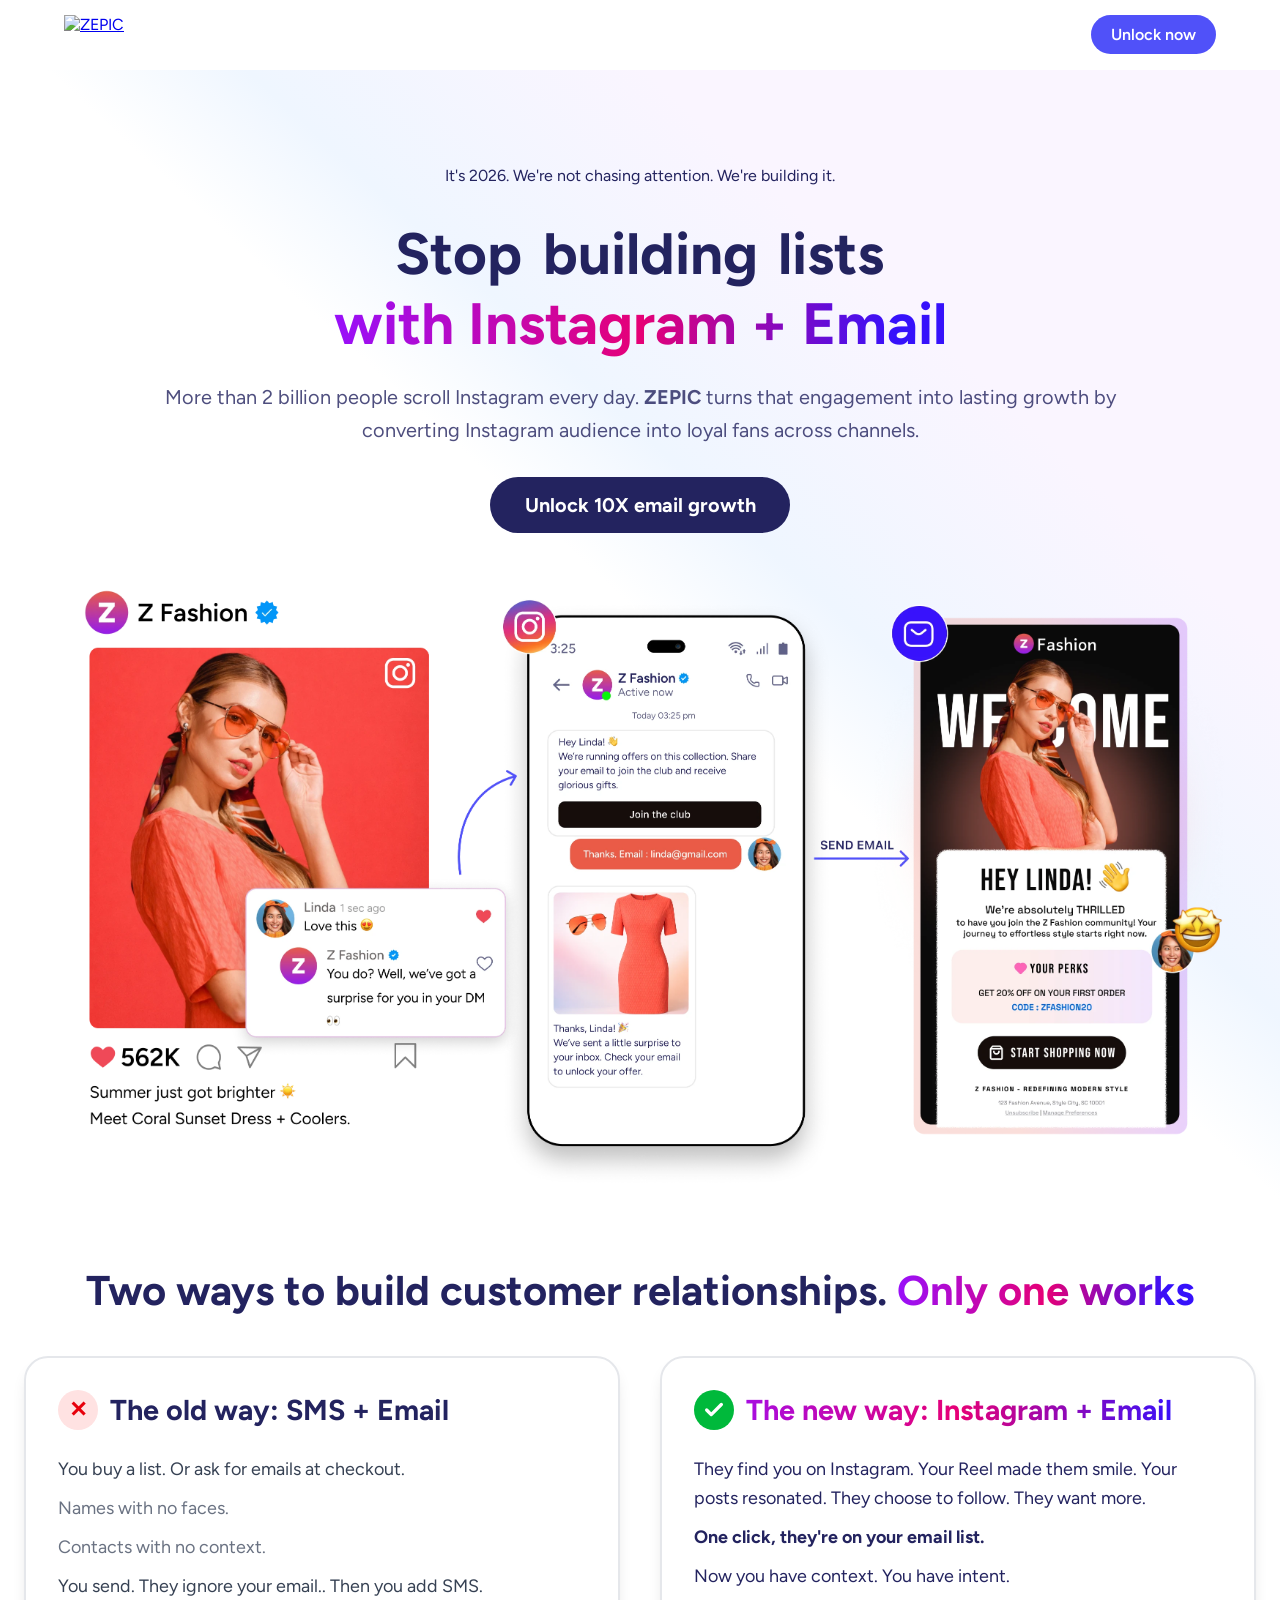
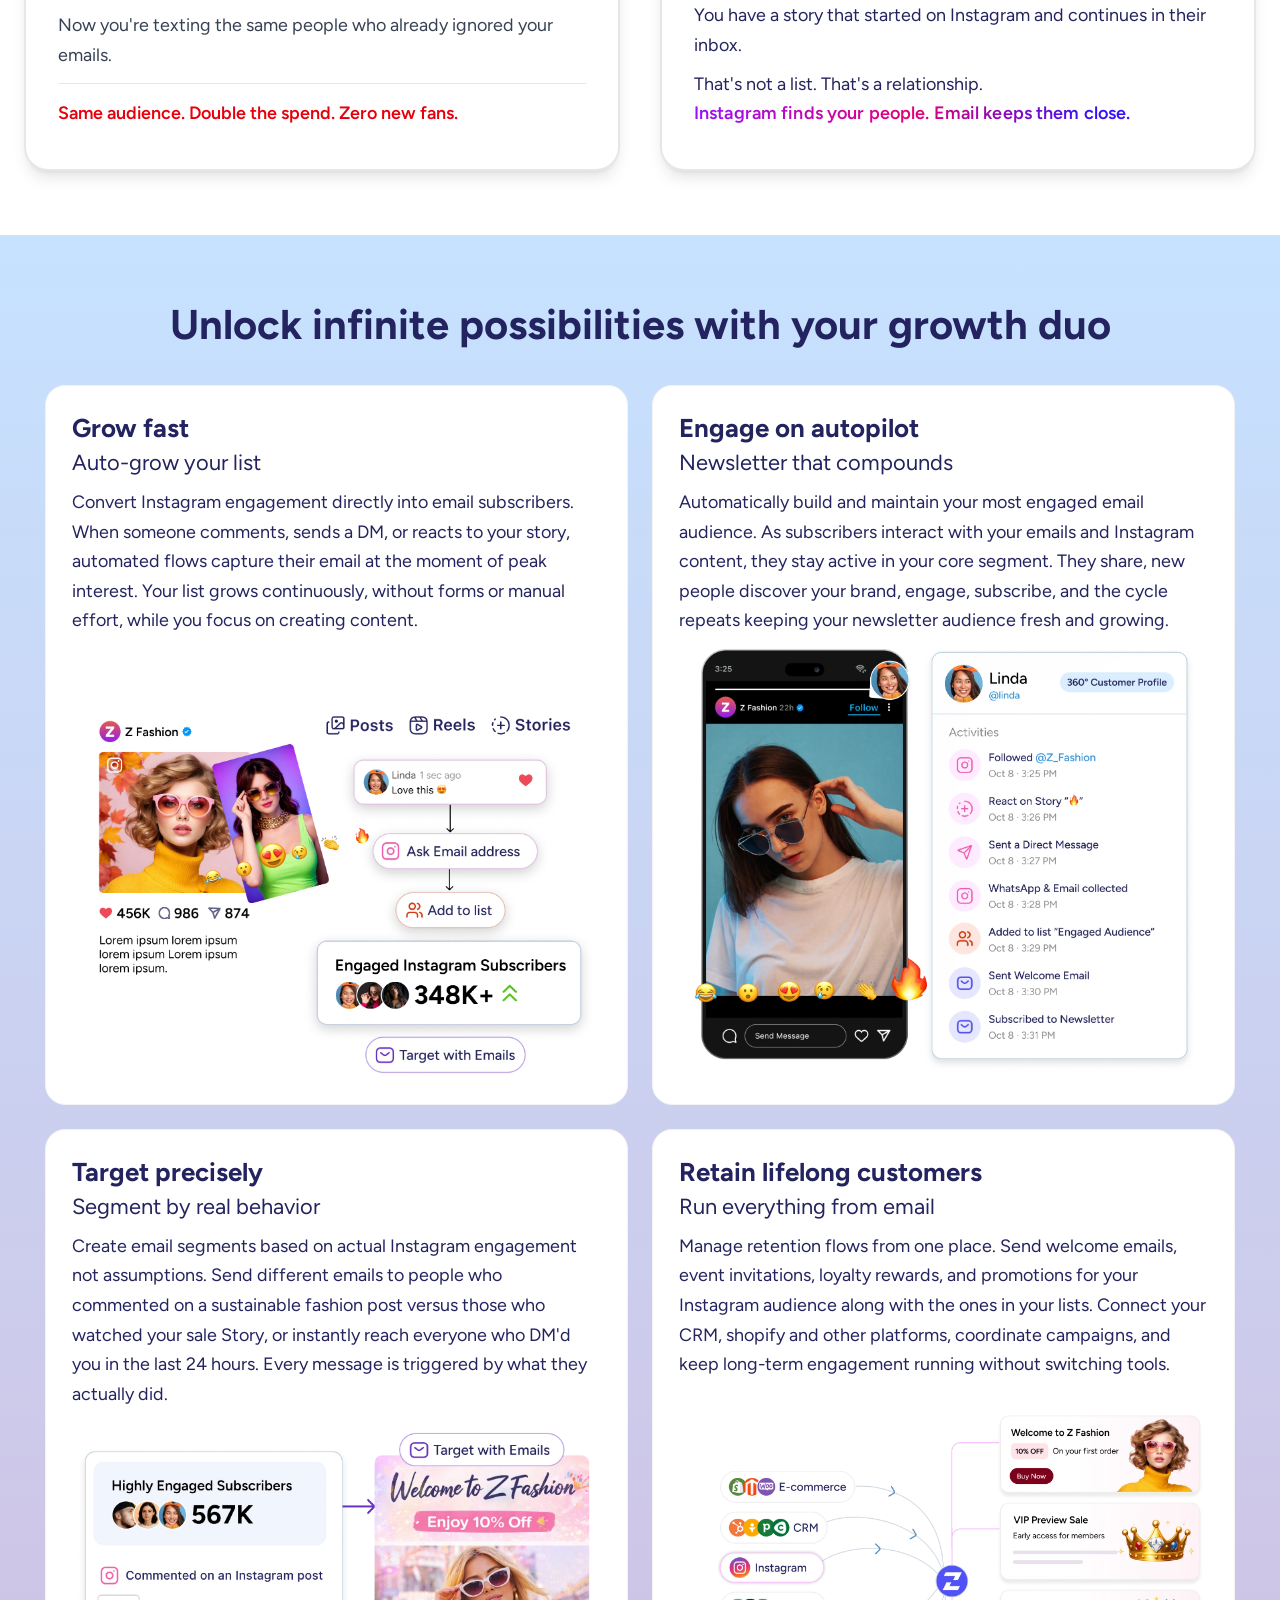
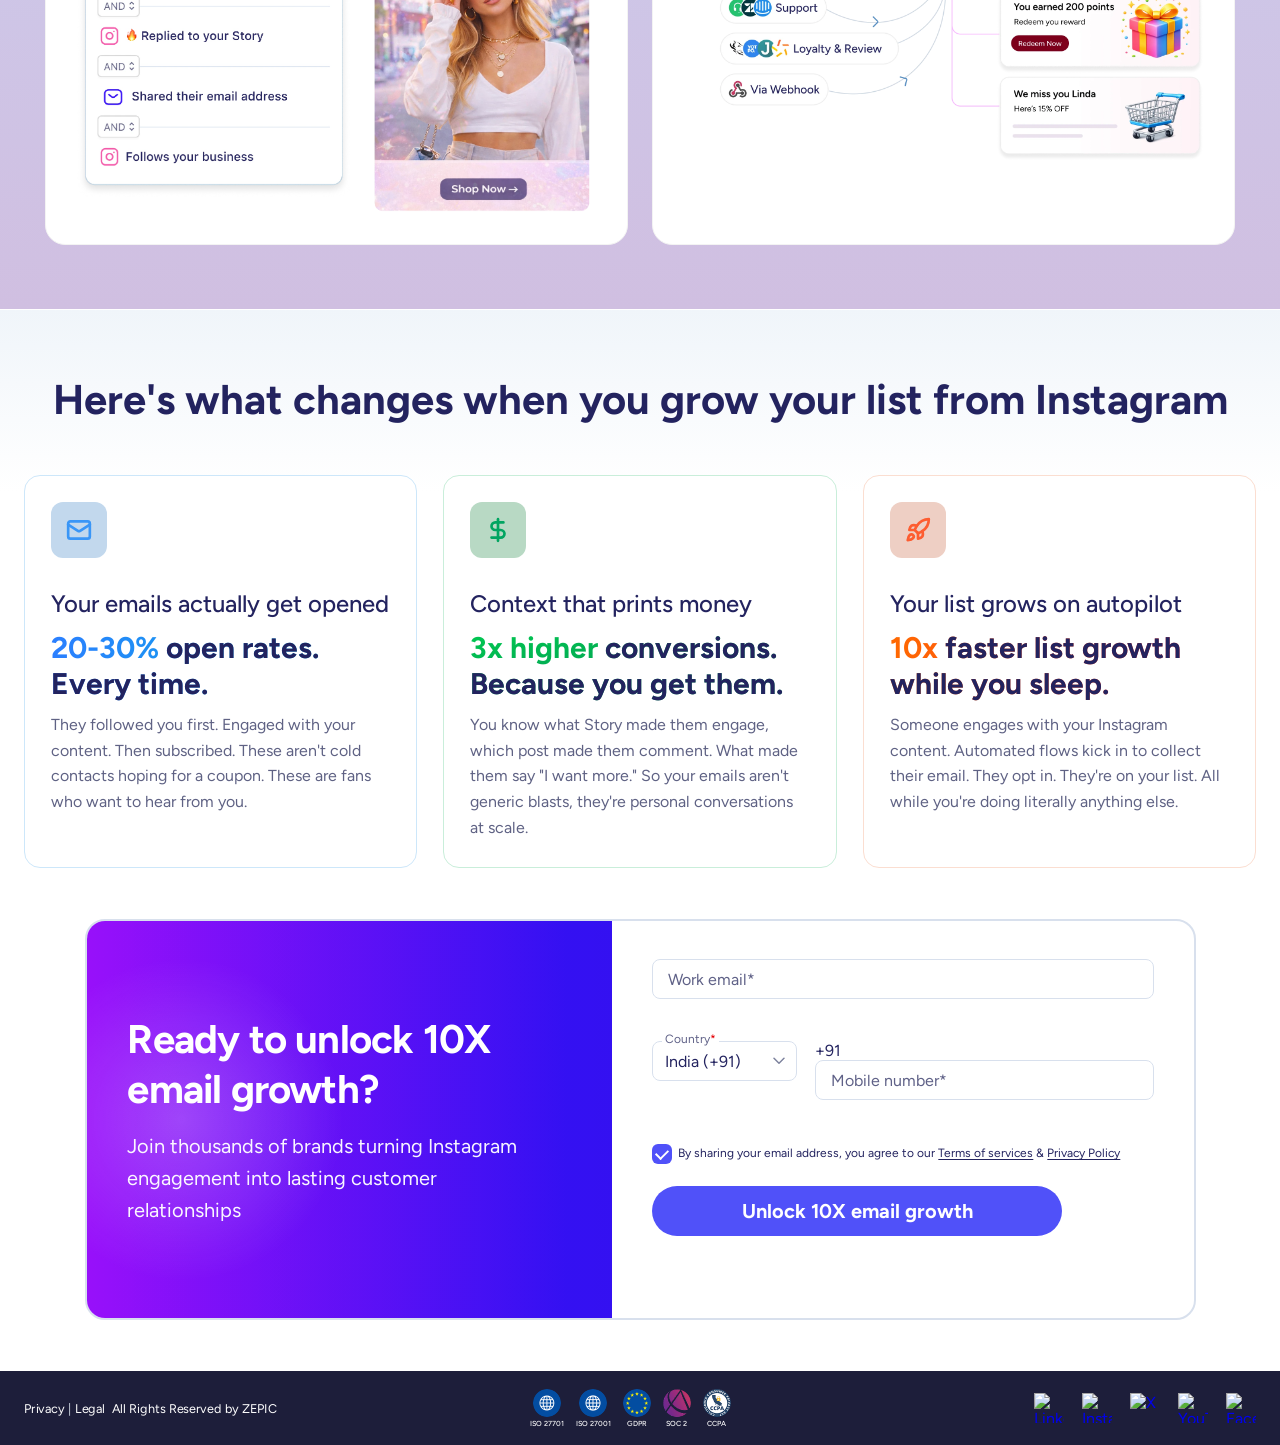
==== commit 25d954fa: "Final" ====
--- a/index.html
+++ b/index.html
@@ -10,7 +10,7 @@
     <link rel="preconnect" href="https://fonts.googleapis.com" />
     <link rel="preconnect" href="https://fonts.gstatic.com" crossorigin />
     <link
-      href="https://fonts.googleapis.com/css2?family=Figtree:wght@400;500;600;700;800&amp;display=swap"
+      href="https://fonts.googleapis.com/css2?family=Figtree:wght@400;500;600;700;800&display=swap"
       rel="stylesheet"
     />
     <link rel="stylesheet" href="styles.css" />
@@ -267,6 +267,8 @@
 
                   <label class="cta-field cta-field-phone" data-node-id="79:60">
                     <span class="visually-hidden">Mobile number</span>
+                    <span class="cta-phone-prefix">+91</span>
+                    <span class="cta-phone-divider" aria-hidden="true"></span>
                     <input type="tel" name="phone" inputmode="tel" placeholder="Mobile number*" autocomplete="tel" />
                   </label>
                 </div>
@@ -276,9 +278,9 @@
                 <input type="checkbox" name="consent" checked />
                 <span>
                   By sharing your email address, you agree to our
-                  <a href="https://www.zepic.com/terms-and-conditions" target="_blank" rel="noopener noreferrer">Terms of Service</a>
+                  <a href="https://www.zepic.com/terms-and-conditions" target="_blank" rel="noreferrer">Terms of services</a>
                   &amp;
-                  <a href="https://www.zepic.com/privacy-policy" target="_blank" rel="noopener noreferrer">Privacy Policy</a>
+                  <a href="https://www.zepic.com/privacy-policy" target="_blank" rel="noreferrer">Privacy Policy</a>
                 </span>
               </label>
 
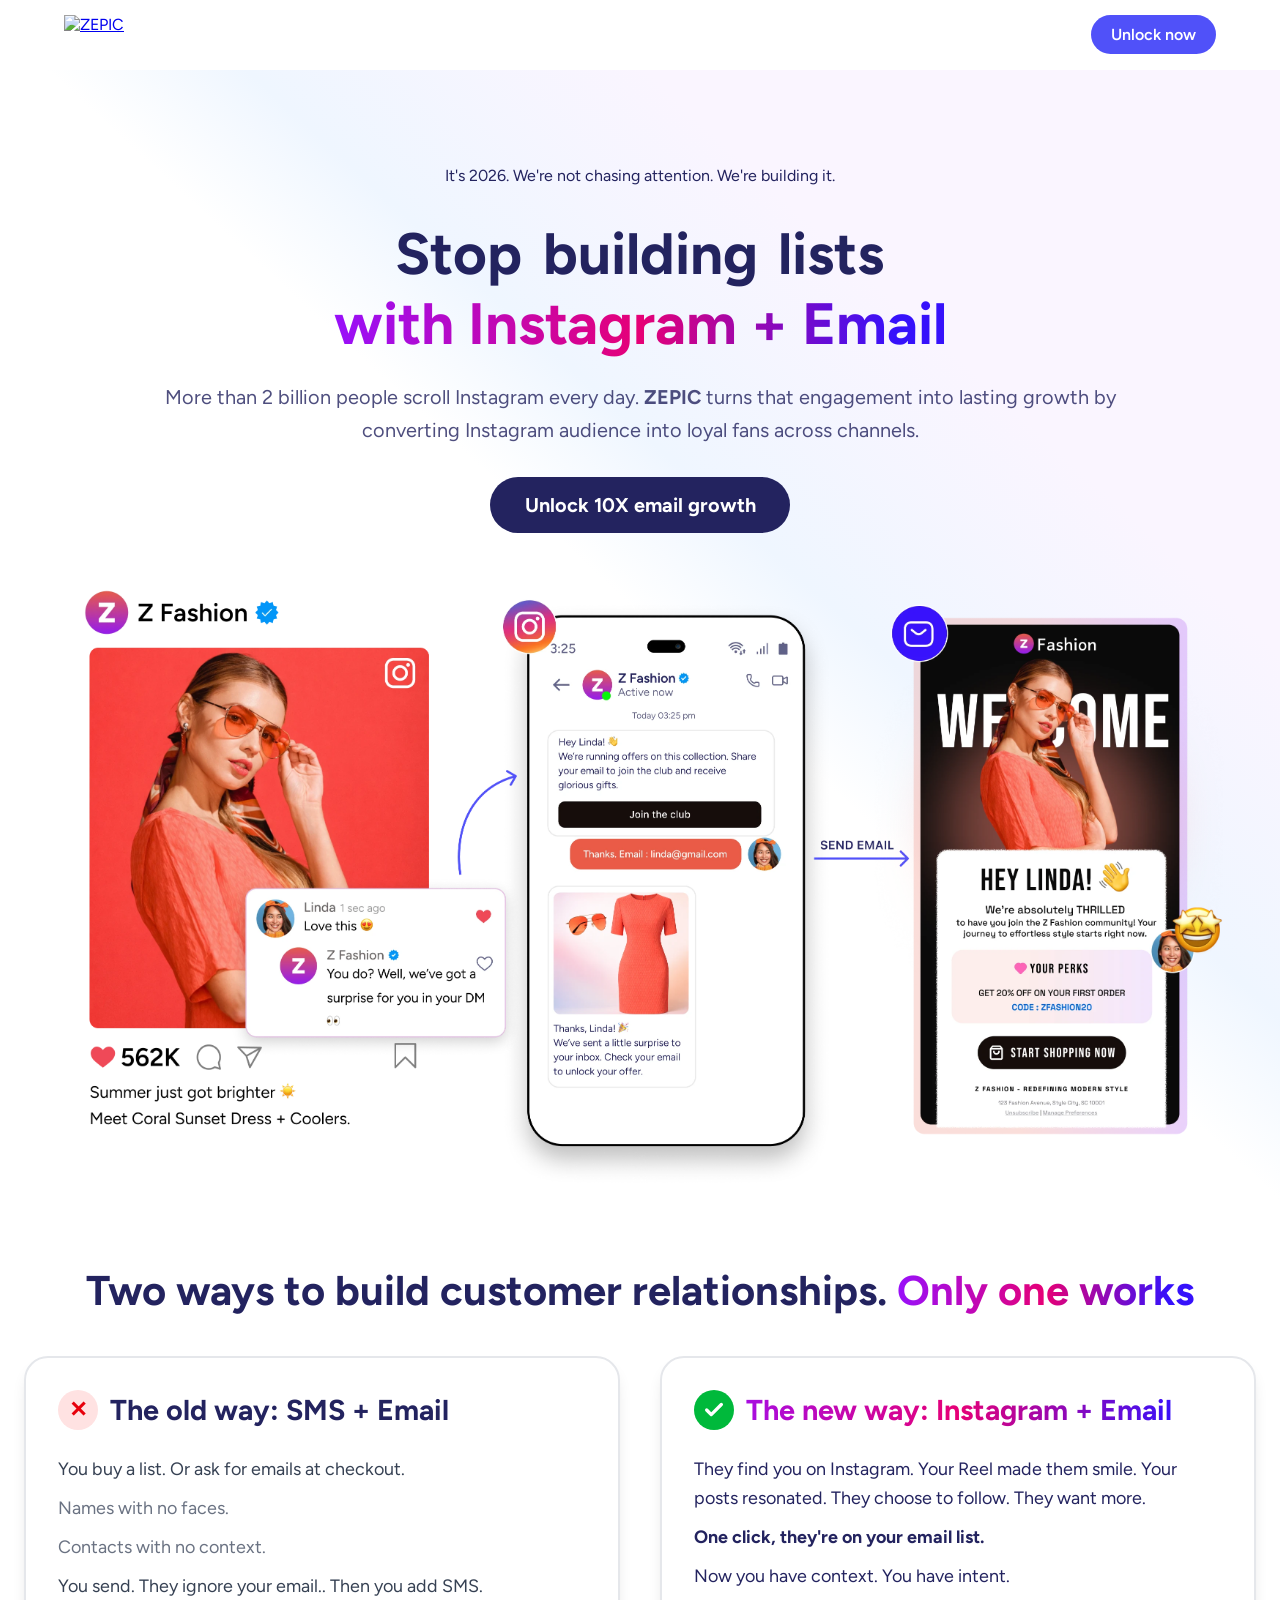
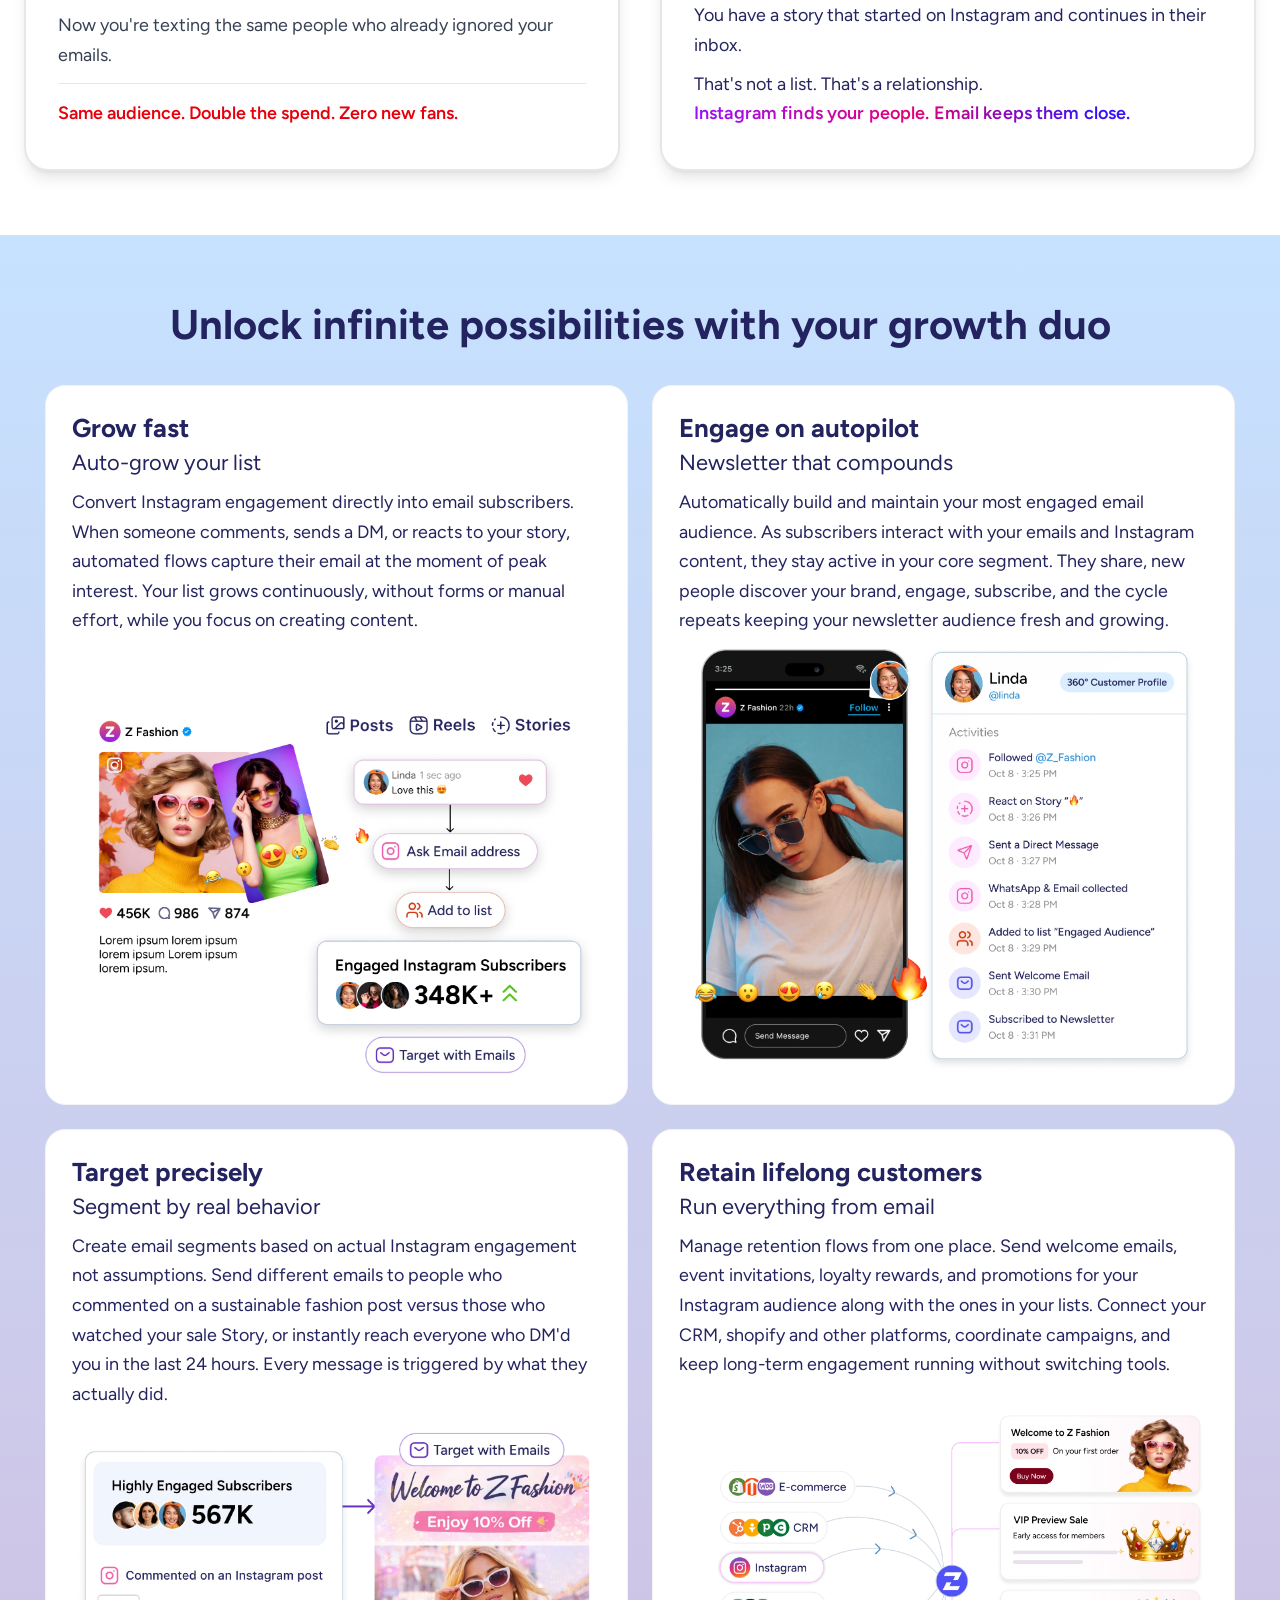
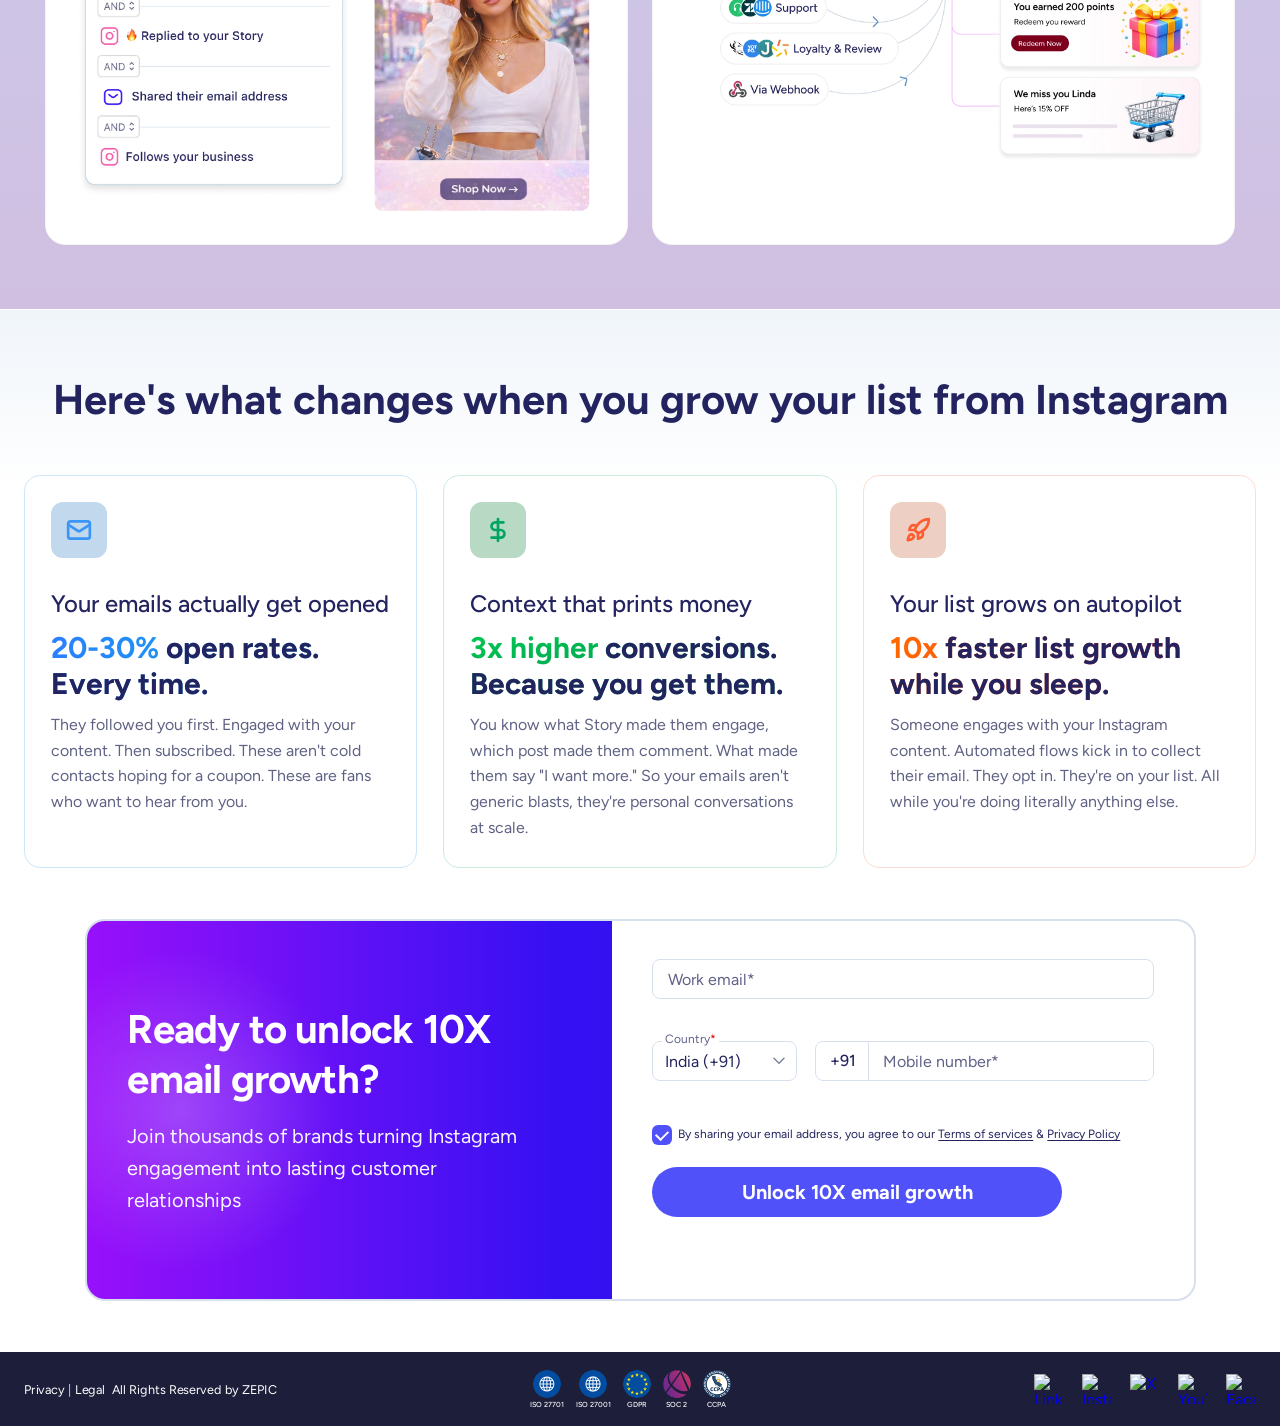
==== commit 4820bcd3: "fix: validation error messages appear below inputs, not beside them - Wrap phone input row in .cta-p" ====
--- a/index.html
+++ b/index.html
@@ -267,9 +267,11 @@
 
                   <label class="cta-field cta-field-phone" data-node-id="79:60">
                     <span class="visually-hidden">Mobile number</span>
-                    <span class="cta-phone-prefix">+91</span>
-                    <span class="cta-phone-divider" aria-hidden="true"></span>
-                    <input type="tel" name="phone" inputmode="tel" placeholder="Mobile number*" autocomplete="tel" />
+                    <div class="cta-phone-inner">
+                      <span class="cta-phone-prefix">+91</span>
+                      <span class="cta-phone-divider" aria-hidden="true"></span>
+                      <input type="tel" name="phone" inputmode="tel" placeholder="Mobile number*" autocomplete="tel" />
+                    </div>
                   </label>
                 </div>
               </div>
--- a/styles.css
+++ b/styles.css
@@ -1025,6 +1025,11 @@
   line-height: 1.3;
 }
 
+.cta-field-email {
+  display: flex;
+  flex-direction: column;
+}
+
 .cta-field-email input {
   height: 40px;
 }
@@ -1074,7 +1079,63 @@
 }
 
 .cta-field-phone {
-  position: relative;
+  display: flex;
+  flex-direction: column;
+}
+
+.cta-phone-inner {
+  display: flex;
+  align-items: center;
+  width: 100%;
+  height: 40px;
+  border: 1px solid #d8e0ed;
+  border-radius: 8px;
+  background: #fff;
+  overflow: hidden;
+}
+
+.cta-phone-prefix {
+  flex-shrink: 0;
+  display: inline-flex;
+  align-items: center;
+  align-self: stretch;
+  padding: 0 12px 0 14px;
+  color: var(--color-primary);
+  font-size: 16px;
+  font-weight: 500;
+  line-height: 1;
+}
+
+.cta-phone-divider {
+  flex-shrink: 0;
+  width: 1px;
+  align-self: stretch;
+  background: #d8e0ed;
+}
+
+.cta-field-phone input {
+  height: 100%;
+  min-width: 0;
+  flex: 1 1 auto;
+  border: 0;
+  outline: none; /* focus ring and invalid ring handled by .cta-phone-inner */
+  border-radius: 0;
+  padding: 0 15px 0 14px;
+}
+
+.cta-field-phone input:focus {
+  outline: none;
+  border-color: transparent;
+}
+
+.cta-phone-inner:focus-within {
+  outline: 2px solid rgba(80, 81, 249, 0.18);
+  border-color: #5051f9;
+}
+
+.cta-field-phone.is-invalid .cta-phone-inner {
+  border-color: #b42318;
+  outline: 2px solid rgba(180, 35, 24, 0.14);
 }
 
 .cta-consent {
